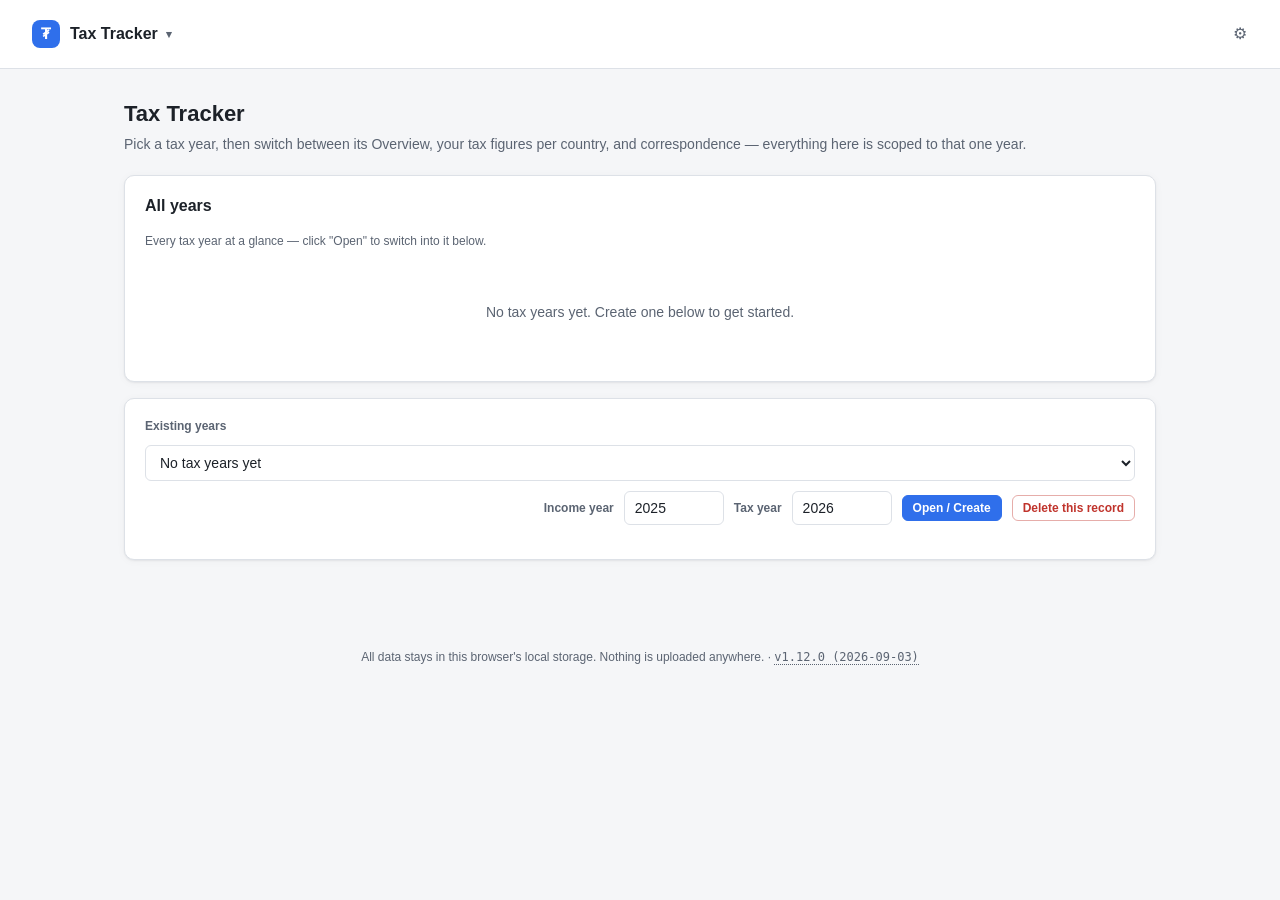
==== index.html @ ab3951af "Net non-EUR refunds via shared exchange rates; add an All-years dashboard Per request: implement ful" ====
<!doctype html>
<html lang="en">
<head>
<meta charset="utf-8">
<meta name="viewport" content="width=device-width, initial-scale=1">
<title>Tax Tracker — Multi-Country Tax Tracker</title>
<link rel="icon" href="data:image/svg+xml,%3Csvg xmlns=%27http://www.w3.org/2000/svg%27 viewBox=%270 0 32 32%27%3E%3Ctext y=%2224%27 font-size=%2224%27%3E%F0%9F%92%B0%3C/text%3E%3C/svg%3E">
<link rel="stylesheet" href="css/style.css">
</head>
<body data-page="tax-tracker">

<header class="app-header">
  <div class="brand-switcher">
    <button type="button" class="app-brand" id="tracker-switch-btn"><span class="mark">₮</span> Tax Tracker <span class="caret">▾</span></button>
    <div class="switch-menu" id="tracker-switch-menu" hidden>
      <a class="switch-item active" href="index.html"><span class="mark">₮</span> Tax Tracker</a>
      <a class="switch-item" href="income.html"><span class="mark">€</span> Income Tracker</a>
    </div>
  </div>
  <span style="flex:1"></span>
  <a class="header-icon-btn" href="settings.html" title="Settings">⚙</a>
</header>

<main class="app-main">
  <div class="page-title">
    <div>
      <h1>Tax Tracker</h1>
      <p>Pick a tax year, then switch between its Overview, your tax figures per country, and correspondence — everything here is scoped to that one year.</p>
    </div>
  </div>

  <div class="card">
    <div class="card-header"><h2>All years</h2></div>
    <p class="hint">Every tax year at a glance — click "Open" to switch into it below.</p>
    <div class="table-scroll">
      <table id="all-years-table">
        <thead>
          <tr>
            <th>Income year</th>
            <th>Tax year</th>
            <th>Status</th>
            <th class="num">Income €</th>
            <th class="num">Tax €</th>
            <th class="num">Refunded €</th>
            <th class="num">Net tax €</th>
            <th class="num">Net tax rate</th>
            <th></th>
          </tr>
        </thead>
        <tbody></tbody>
        <tfoot></tfoot>
      </table>
    </div>
    <div class="empty-state" id="all-years-empty-state">No tax years yet. Create one below to get started.</div>
  </div>

  <div class="card">
    <div class="toolbar">
      <label style="margin:0;">Existing years</label>
      <select id="tax-year-select" class="select-year"></select>
      <span class="spacer"></span>
      <label style="margin:0;">Income year</label>
      <input type="number" id="new-income-year" min="2000" max="2100" style="max-width:100px;">
      <label style="margin:0;">Tax year</label>
      <input type="number" id="new-tax-year" min="2000" max="2100" style="max-width:100px;">
      <button type="button" id="open-year-btn" class="primary small">Open / Create</button>
      <button type="button" id="delete-year-btn" class="danger-outline small">Delete this record</button>
    </div>
  </div>

  <datalist id="tax-year-country-list"></datalist>

  <div id="tax-year-body" hidden>
    <div class="card">
      <nav class="subtab-strip" id="section-subtabs">
        <button type="button" class="subtab-btn active" data-section="overview">Overview</button>
        <button type="button" class="subtab-btn" data-section="tax-info">Tax information</button>
        <button type="button" class="subtab-btn" data-section="correspondence">Correspondence</button>
      </nav>
    </div>

    <!-- ============ OVERVIEW ============ -->
    <div data-section="overview" id="overview-section">
      <div class="card">
        <div class="card-header"><h2>Tax completion status</h2></div>
        <div id="status-fields"></div>
      </div>

      <div class="card">
        <div class="card-header"><h2>Income &amp; tax by country</h2></div>
        <p class="hint">Tax € is what's withheld/paid over the year. Log a "Refund received" payment activity below when part of it comes back — it's netted out here automatically. A refund in another currency (e.g. DKK) converts using the exchange rate set on the <a href="income.html">Income</a> page; if none is set yet, it's flagged instead of dropped.</p>
        <div class="table-scroll">
          <table id="country-table">
            <thead>
              <tr>
                <th>Country</th>
                <th class="num">Income €</th>
                <th class="num">Tax €</th>
                <th class="num">Refunded €</th>
                <th class="num">Net tax €</th>
                <th class="num">Net tax rate</th>
              </tr>
            </thead>
            <tbody></tbody>
            <tfoot></tfoot>
          </table>
        </div>
        <div class="empty-state" id="country-empty-state">No countries added yet. Add one on the "Tax information" tab.</div>
      </div>

      <div class="card">
        <div class="card-header"><h2>Tax payment activities</h2></div>
        <form id="activity-form">
          <div class="field-row">
            <div class="field">
              <label>Action</label>
              <input type="text" id="activity-action" list="tax-year-action-list" placeholder="e.g. Tax payed" required>
              <datalist id="tax-year-action-list"></datalist>
            </div>
            <div class="field">
              <label>Date</label>
              <input type="date" id="activity-date">
            </div>
            <div class="field">
              <label>Amount</label>
              <input type="number" id="activity-amount" min="0" step="0.01" placeholder="0.00">
            </div>
            <div class="field">
              <label>Currency</label>
              <select id="activity-currency"></select>
            </div>
            <div class="field">
              <label>Country</label>
              <input type="text" id="activity-country" list="tax-year-country-list" placeholder="e.g. Denmark">
            </div>
          </div>
          <button type="submit" class="primary">Add activity</button>
        </form>

        <div class="table-scroll" style="margin-top:16px;">
          <table id="activity-table">
            <thead>
              <tr><th>Action</th><th>Date</th><th class="num">Amount</th><th>Country</th><th></th></tr>
            </thead>
            <tbody></tbody>
            <tfoot></tfoot>
          </table>
        </div>
        <div class="empty-state" id="activity-empty-state">No payment activities logged yet.</div>
      </div>
    </div>

    <!-- ============ TAX INFORMATION ============ -->
    <div data-section="tax-info" id="tax-info-section" hidden>
      <div class="card">
        <div class="toolbar" style="margin-bottom:0;">
          <nav class="subtab-strip" id="country-subtabs"></nav>
          <span class="spacer"></span>
          <input type="text" id="new-country-input" list="tax-year-country-list" placeholder="Add a country…" style="max-width:180px;">
          <button type="button" id="add-country-btn" class="small">+ Add</button>
        </div>
      </div>
      <div id="country-panels"></div>
      <div class="empty-state" id="tax-info-empty-state">No countries added yet for this tax year. Use "+ Add" above for each country you paid tax in.</div>
    </div>

    <!-- ============ CORRESPONDENCE ============ -->
    <div data-section="correspondence" id="correspondence-section" hidden>
      <div class="card">
        <div class="card-header"><h2>Log a communication</h2></div>
        <form id="correspondence-form">
          <div class="field-row">
            <div class="field">
              <label>Date</label>
              <input type="date" id="correspondence-date" required>
            </div>
            <div class="field">
              <label>Counterparty</label>
              <input type="text" id="correspondence-counterparty" list="correspondence-counterparty-list" placeholder="e.g. KPMG, IRS, HMRC" required>
              <datalist id="correspondence-counterparty-list"></datalist>
            </div>
            <div class="field">
              <label>Channel</label>
              <select id="correspondence-channel"></select>
            </div>
            <div class="field">
              <label>Category</label>
              <select id="correspondence-category"></select>
            </div>
            <div class="field">
              <label>Follow-up due (optional)</label>
              <input type="date" id="correspondence-followup">
            </div>
          </div>
          <div class="field">
            <label>Subject</label>
            <input type="text" id="correspondence-subject" placeholder="e.g. 2024 residency questionnaire">
          </div>
          <div class="field-row">
            <div class="field">
              <label>Country</label>
              <input type="text" id="correspondence-country" list="tax-year-country-list" placeholder="e.g. Denmark">
            </div>
            <div class="field">
              <label>Amount (optional — e.g. a refund or bill amount)</label>
              <input type="number" id="correspondence-amount" min="0" step="0.01" placeholder="0.00">
            </div>
            <div class="field">
              <label>Currency</label>
              <select id="correspondence-currency"></select>
            </div>
          </div>
          <div class="field">
            <label>Notes</label>
            <textarea id="correspondence-notes" rows="3" placeholder="What was discussed, what was requested, next steps..."></textarea>
          </div>
          <button type="submit" class="primary">Add entry</button>
        </form>
      </div>

      <div class="card">
        <div class="toolbar">
          <h2 style="margin:0;">Log</h2>
          <span class="badge warn" style="margin:0;"><span id="correspondence-open-count">0</span> open</span>
          <span class="spacer"></span>
          <label style="margin:0;">Status</label>
          <select id="correspondence-status-filter" class="select-year"></select>
          <input type="search" id="correspondence-search" placeholder="Search subject, counterparty, notes…" style="max-width:220px;">
        </div>
        <div class="table-scroll">
          <table id="correspondence-table">
            <thead>
              <tr>
                <th>Date</th>
                <th>Counterparty</th>
                <th>Channel</th>
                <th>Category</th>
                <th>Subject</th>
                <th>Country</th>
                <th>Notes</th>
                <th class="num">Amount</th>
                <th>Follow-up</th>
                <th>Status</th>
                <th></th>
              </tr>
            </thead>
            <tbody></tbody>
          </table>
        </div>
        <div class="empty-state" id="correspondence-empty-state">No communications logged yet. Add one above.</div>
      </div>
    </div>
  </div>
</main>

<footer class="app-footer">All data stays in this browser's local storage. Nothing is uploaded anywhere. · <span id="app-version"></span></footer>

<script src="js/tax-data.js"></script>
<script src="js/storage.js"></script>
<script src="js/app.js"></script>
<script src="js/tax-tracker.js"></script>
</body>
</html>
---- css/style.css ----
/* ===========================================================
   Multi-Country Tax Tracker — shared stylesheet
   =========================================================== */

:root {
  --bg: #f5f6f8;
  --bg-elevated: #ffffff;
  --bg-sunken: #eceef2;
  --text: #1c2128;
  --text-muted: #5b6472;
  --border: #dde1e7;
  --accent: #2f6feb;
  --accent-text: #ffffff;
  --accent-soft: #e8f0fe;
  --success: #1a7f4e;
  --success-soft: #e5f6ee;
  --warning: #9a6400;
  --warning-soft: #fdf3d9;
  --danger: #c0342c;
  --danger-soft: #fbe9e7;
  --shadow: 0 1px 2px rgba(20, 24, 31, 0.06), 0 1px 8px rgba(20, 24, 31, 0.04);
  --radius: 10px;
  --radius-sm: 6px;
  --font: -apple-system, BlinkMacSystemFont, "Segoe UI", Roboto, Helvetica, Arial, sans-serif;
}

@media (prefers-color-scheme: dark) {
  :root {
    --bg: #14161a;
    --bg-elevated: #1c1f26;
    --bg-sunken: #101215;
    --text: #e7e9ec;
    --text-muted: #9aa2b1;
    --border: #2b2f38;
    --accent: #5b8def;
    --accent-text: #0d1117;
    --accent-soft: #1c2942;
    --success: #4fbf85;
    --success-soft: #142c22;
    --warning: #e0ac3c;
    --warning-soft: #332608;
    --danger: #f0685f;
    --danger-soft: #341715;
    --shadow: 0 1px 2px rgba(0, 0, 0, 0.3), 0 1px 8px rgba(0, 0, 0, 0.25);
  }
}

* {
  box-sizing: border-box;
}

html, body {
  margin: 0;
  padding: 0;
}

body {
  font-family: var(--font);
  background: var(--bg);
  color: var(--text);
  line-height: 1.5;
  min-height: 100vh;
}

a {
  color: var(--accent);
  text-decoration: none;
}
a:hover {
  text-decoration: underline;
}

/* ---------- layout shell ---------- */

.app-header {
  position: sticky;
  top: 0;
  z-index: 10;
  display: flex;
  align-items: center;
  gap: 24px;
  padding: 14px 24px;
  background: var(--bg-elevated);
  border-bottom: 1px solid var(--border);
}

.brand-switcher {
  position: relative;
}

.app-brand {
  display: flex;
  align-items: center;
  gap: 10px;
  font-weight: 700;
  font-size: 16px;
  color: var(--text);
  white-space: nowrap;
  background: none;
  border: none;
  cursor: pointer;
  padding: 6px 8px;
  border-radius: var(--radius-sm);
  font-family: inherit;
}

.app-brand:hover {
  background: var(--bg-sunken);
}

.app-brand .mark {
  display: inline-flex;
  align-items: center;
  justify-content: center;
  width: 28px;
  height: 28px;
  border-radius: 8px;
  background: var(--accent);
  color: var(--accent-text);
  font-size: 15px;
}

.app-brand .caret {
  color: var(--text-muted);
  font-size: 11px;
  margin-left: -2px;
}

.switch-menu {
  position: absolute;
  top: calc(100% + 6px);
  left: 0;
  min-width: 220px;
  background: var(--bg-elevated);
  border: 1px solid var(--border);
  border-radius: var(--radius);
  box-shadow: var(--shadow);
  padding: 6px;
  z-index: 20;
}

.switch-item {
  display: flex;
  align-items: center;
  gap: 10px;
  padding: 9px 10px;
  border-radius: var(--radius-sm);
  color: var(--text);
  font-size: 14px;
  font-weight: 500;
}

.switch-item:hover {
  background: var(--bg-sunken);
  text-decoration: none;
}

.switch-item.active {
  background: var(--accent-soft);
  color: var(--accent);
}

.switch-item .mark {
  display: inline-flex;
  align-items: center;
  justify-content: center;
  width: 24px;
  height: 24px;
  border-radius: 7px;
  background: var(--accent);
  color: var(--accent-text);
  font-size: 13px;
  flex-shrink: 0;
}

.app-nav {
  display: flex;
  gap: 4px;
  flex: 1;
  flex-wrap: wrap;
}

.app-nav a {
  padding: 7px 12px;
  border-radius: var(--radius-sm);
  color: var(--text-muted);
  font-size: 14px;
  font-weight: 500;
}

.app-nav a:hover {
  background: var(--bg-sunken);
  text-decoration: none;
  color: var(--text);
}

.app-nav a.active {
  background: var(--accent-soft);
  color: var(--accent);
}

/* ---------- header settings icon (right-hand side, every page) ---------- */

.header-icon-btn {
  display: inline-flex;
  align-items: center;
  justify-content: center;
  width: 32px;
  height: 32px;
  border-radius: var(--radius-sm);
  color: var(--text-muted);
  font-size: 16px;
  text-decoration: none;
}

.header-icon-btn:hover {
  background: var(--bg-sunken);
  color: var(--text);
  text-decoration: none;
}

/* ---------- in-page sub-tabs (e.g. Tax Years' Overview/country switcher) ---------- */

.subtab-strip {
  display: flex;
  gap: 4px;
  flex-wrap: wrap;
  align-items: center;
}

.subtab-btn {
  cursor: pointer;
  padding: 7px 12px;
  border-radius: var(--radius-sm);
  border: 1px solid transparent;
  background: none;
  color: var(--text-muted);
  font-size: 14px;
  font-weight: 500;
  font-family: inherit;
}

.subtab-btn:hover {
  background: var(--bg-sunken);
  color: var(--text);
}

.subtab-btn.active {
  background: var(--accent-soft);
  color: var(--accent);
}

.app-main {
  max-width: 1080px;
  margin: 0 auto;
  padding: 28px 24px 64px;
}

.page-title {
  display: flex;
  align-items: baseline;
  justify-content: space-between;
  flex-wrap: wrap;
  gap: 12px;
  margin-bottom: 20px;
}

.page-title h1 {
  font-size: 22px;
  margin: 0;
}

.page-title p {
  margin: 4px 0 0;
  color: var(--text-muted);
  font-size: 14px;
}

/* ---------- disclaimer banner ---------- */

.disclaimer {
  background: var(--warning-soft);
  color: var(--warning);
  border: 1px solid color-mix(in srgb, var(--warning) 35%, transparent);
  border-radius: var(--radius);
  padding: 10px 14px;
  font-size: 13px;
  margin-bottom: 24px;
  display: flex;
  gap: 8px;
  align-items: flex-start;
}

/* ---------- cards ---------- */

.card {
  background: var(--bg-elevated);
  border: 1px solid var(--border);
  border-radius: var(--radius);
  box-shadow: var(--shadow);
  padding: 18px 20px;
}

.card + .card {
  margin-top: 16px;
}

.card-header {
  display: flex;
  align-items: center;
  justify-content: space-between;
  gap: 12px;
  margin-bottom: 14px;
}

.card-header h2 {
  font-size: 16px;
  margin: 0;
}

.grid {
  display: grid;
  gap: 16px;
}

.grid.cols-auto {
  grid-template-columns: repeat(auto-fill, minmax(240px, 1fr));
}

/* ---------- country summary card ---------- */

.country-card {
  display: flex;
  flex-direction: column;
  gap: 10px;
}

.country-card .country-head {
  display: flex;
  align-items: center;
  justify-content: space-between;
}

.country-card .country-name {
  font-weight: 700;
  font-size: 15px;
}

.country-card .country-currency {
  color: var(--text-muted);
  font-size: 12px;
}

.stat-row {
  display: flex;
  justify-content: space-between;
  font-size: 13px;
  color: var(--text-muted);
}

.stat-row strong {
  color: var(--text);
  font-weight: 600;
}

.progress {
  height: 8px;
  border-radius: 99px;
  background: var(--bg-sunken);
  overflow: hidden;
}

.progress > span {
  display: block;
  height: 100%;
  background: var(--success);
  border-radius: 99px;
}

.progress.warn > span { background: var(--warning); }
.progress.over > span { background: var(--danger); }

/* ---------- badges ---------- */

.badge {
  display: inline-flex;
  align-items: center;
  gap: 5px;
  padding: 3px 9px;
  border-radius: 99px;
  font-size: 12px;
  font-weight: 600;
}

.badge.ok { background: var(--success-soft); color: var(--success); }
.badge.warn { background: var(--warning-soft); color: var(--warning); }
.badge.danger { background: var(--danger-soft); color: var(--danger); }
.badge.neutral { background: var(--bg-sunken); color: var(--text-muted); }

/* ---------- forms ---------- */

label {
  display: block;
  font-size: 12px;
  font-weight: 600;
  color: var(--text-muted);
  margin-bottom: 5px;
}

input, select, textarea {
  width: 100%;
  padding: 8px 10px;
  font-size: 14px;
  font-family: inherit;
  color: var(--text);
  background: var(--bg-elevated);
  border: 1px solid var(--border);
  border-radius: var(--radius-sm);
}

input:focus, select:focus, textarea:focus {
  outline: none;
  border-color: var(--accent);
  box-shadow: 0 0 0 3px var(--accent-soft);
}

.field {
  margin-bottom: 14px;
}

.field-row {
  display: grid;
  grid-template-columns: repeat(auto-fit, minmax(160px, 1fr));
  gap: 12px;
}

button, .btn {
  cursor: pointer;
  font-family: inherit;
  font-size: 13px;
  font-weight: 600;
  padding: 8px 14px;
  border-radius: var(--radius-sm);
  border: 1px solid var(--border);
  background: var(--bg-elevated);
  color: var(--text);
  transition: background 0.12s ease;
}

button:hover, .btn:hover {
  background: var(--bg-sunken);
}

button.primary {
  background: var(--accent);
  border-color: var(--accent);
  color: var(--accent-text);
}

button.primary:hover {
  filter: brightness(1.06);
}

button.danger-outline {
  color: var(--danger);
  border-color: color-mix(in srgb, var(--danger) 40%, transparent);
  background: transparent;
}

button.danger-outline:hover {
  background: var(--danger-soft);
}

button.small {
  padding: 5px 10px;
  font-size: 12px;
}

.actions-row {
  display: flex;
  gap: 8px;
  flex-wrap: wrap;
}

/* ---------- tables ---------- */

table {
  width: 100%;
  border-collapse: collapse;
  font-size: 13px;
}

th, td {
  text-align: left;
  padding: 9px 8px;
  border-bottom: 1px solid var(--border);
  vertical-align: middle;
}

th {
  color: var(--text-muted);
  font-weight: 600;
  font-size: 12px;
  text-transform: uppercase;
  letter-spacing: 0.02em;
}

tbody tr:hover {
  background: var(--bg-sunken);
}

tfoot .total-row td {
  border-bottom: none;
  border-top: 2px solid var(--border);
  background: var(--bg-sunken);
}

td.num, th.num {
  text-align: right;
  font-variant-numeric: tabular-nums;
}

.empty-state {
  text-align: center;
  padding: 40px 20px;
  color: var(--text-muted);
  font-size: 14px;
}

.select-year {
  min-width: 100px;
}

.toolbar {
  display: flex;
  align-items: center;
  gap: 10px;
  flex-wrap: wrap;
  margin-bottom: 16px;
}

.toolbar .spacer {
  flex: 1;
}

.hint {
  font-size: 12px;
  color: var(--text-muted);
  margin-top: 4px;
}

footer.app-footer {
  text-align: center;
  padding: 24px;
  color: var(--text-muted);
  font-size: 12px;
}

#app-version {
  font-family: ui-monospace, SFMono-Regular, Menlo, monospace;
  cursor: help;
  border-bottom: 1px dotted var(--text-muted);
}

.bracket-list {
  display: flex;
  flex-direction: column;
  gap: 6px;
  margin-top: 10px;
}

.bracket-row {
  display: grid;
  grid-template-columns: 1fr 1fr auto;
  gap: 8px;
  align-items: center;
}

.icon-btn {
  background: transparent;
  border: none;
  color: var(--text-muted);
  padding: 4px 6px;
}

.icon-btn:hover {
  color: var(--danger);
  background: var(--danger-soft);
  border-radius: var(--radius-sm);
}

@media (max-width: 640px) {
  .app-header { flex-wrap: wrap; }
  .app-nav { order: 3; width: 100%; }
}
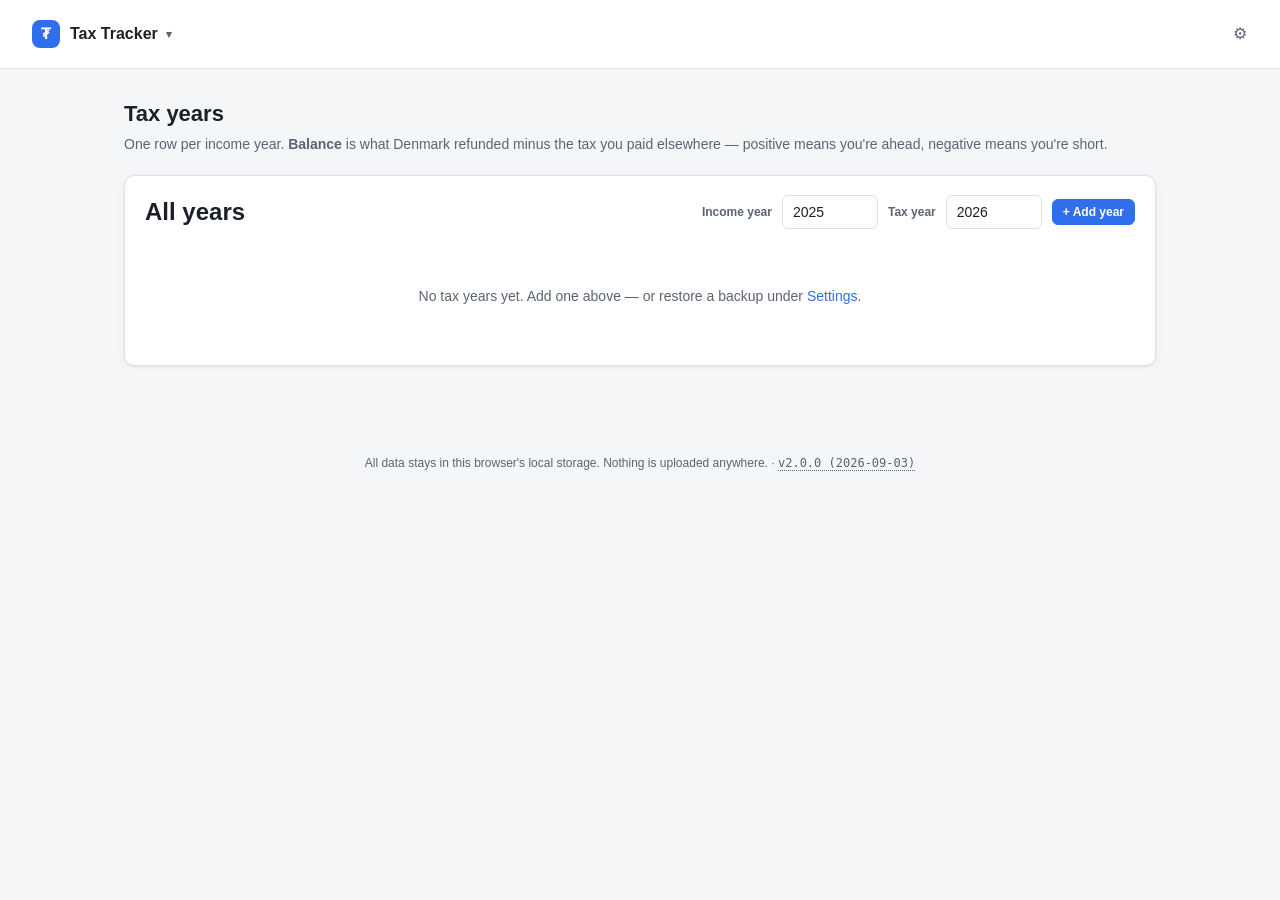
==== commit 4930177e: "v2.0.0: rebuild around one gross income per year plus the Danish refund The old layout summed per-co" ====
--- a/index.html
+++ b/index.html
@@ -3,18 +3,18 @@
 <head>
 <meta charset="utf-8">
 <meta name="viewport" content="width=device-width, initial-scale=1">
-<title>Tax Tracker — Multi-Country Tax Tracker</title>
+<title>Tax years — Multi-Country Tax Tracker</title>
 <link rel="icon" href="data:image/svg+xml,%3Csvg xmlns=%27http://www.w3.org/2000/svg%27 viewBox=%270 0 32 32%27%3E%3Ctext y=%2224%27 font-size=%2224%27%3E%F0%9F%92%B0%3C/text%3E%3C/svg%3E">
 <link rel="stylesheet" href="css/style.css">
 </head>
-<body data-page="tax-tracker">
+<body data-page="years">
 
 <header class="app-header">
   <div class="brand-switcher">
     <button type="button" class="app-brand" id="tracker-switch-btn"><span class="mark">₮</span> Tax Tracker <span class="caret">▾</span></button>
     <div class="switch-menu" id="tracker-switch-menu" hidden>
       <a class="switch-item active" href="index.html"><span class="mark">₮</span> Tax Tracker</a>
-      <a class="switch-item" href="income.html"><span class="mark">€</span> Income Tracker</a>
+      <a class="switch-item" href="payslips.html"><span class="mark">€</span> Income Tracker</a>
     </div>
   </div>
   <span style="flex:1"></span>
@@ -24,26 +24,35 @@
 <main class="app-main">
   <div class="page-title">
     <div>
-      <h1>Tax Tracker</h1>
-      <p>Pick a tax year, then switch between its Overview, your tax figures per country, and correspondence — everything here is scoped to that one year.</p>
+      <h1>Tax years</h1>
+      <p>One row per income year. <strong>Balance</strong> is what Denmark refunded minus the tax you paid elsewhere — positive means you're ahead, negative means you're short.</p>
     </div>
   </div>
 
+  <div class="grid stat-grid" id="headline-stats"></div>
+
   <div class="card">
-    <div class="card-header"><h2>All years</h2></div>
-    <p class="hint">Every tax year at a glance — click "Open" to switch into it below.</p>
+    <div class="toolbar">
+      <h2 style="margin:0;">All years</h2>
+      <span class="spacer"></span>
+      <label style="margin:0;">Income year</label>
+      <input type="number" id="new-income-year" min="2000" max="2100" style="max-width:96px;">
+      <label style="margin:0;">Tax year</label>
+      <input type="number" id="new-tax-year" min="2000" max="2100" style="max-width:96px;">
+      <button type="button" id="add-year-btn" class="primary small">+ Add year</button>
+    </div>
     <div class="table-scroll">
-      <table id="all-years-table">
+      <table id="years-table">
         <thead>
           <tr>
-            <th>Income year</th>
-            <th>Tax year</th>
-            <th>Status</th>
-            <th class="num">Income €</th>
-            <th class="num">Tax €</th>
-            <th class="num">Refunded €</th>
-            <th class="num">Net tax €</th>
-            <th class="num">Net tax rate</th>
+            <th>Year</th>
+            <th class="num">Gross income</th>
+            <th class="num">Refunded from DK</th>
+            <th class="num">Tax paid</th>
+            <th class="num">Balance</th>
+            <th class="num">Net income</th>
+            <th class="num">Rate</th>
+            <th>Progress</th>
             <th></th>
           </tr>
         </thead>
@@ -51,205 +60,7 @@
         <tfoot></tfoot>
       </table>
     </div>
-    <div class="empty-state" id="all-years-empty-state">No tax years yet. Create one below to get started.</div>
-  </div>
-
-  <div class="card">
-    <div class="toolbar">
-      <label style="margin:0;">Existing years</label>
-      <select id="tax-year-select" class="select-year"></select>
-      <span class="spacer"></span>
-      <label style="margin:0;">Income year</label>
-      <input type="number" id="new-income-year" min="2000" max="2100" style="max-width:100px;">
-      <label style="margin:0;">Tax year</label>
-      <input type="number" id="new-tax-year" min="2000" max="2100" style="max-width:100px;">
-      <button type="button" id="open-year-btn" class="primary small">Open / Create</button>
-      <button type="button" id="delete-year-btn" class="danger-outline small">Delete this record</button>
-    </div>
-  </div>
-
-  <datalist id="tax-year-country-list"></datalist>
-
-  <div id="tax-year-body" hidden>
-    <div class="card">
-      <nav class="subtab-strip" id="section-subtabs">
-        <button type="button" class="subtab-btn active" data-section="overview">Overview</button>
-        <button type="button" class="subtab-btn" data-section="tax-info">Tax information</button>
-        <button type="button" class="subtab-btn" data-section="correspondence">Correspondence</button>
-      </nav>
-    </div>
-
-    <!-- ============ OVERVIEW ============ -->
-    <div data-section="overview" id="overview-section">
-      <div class="card">
-        <div class="card-header"><h2>Tax completion status</h2></div>
-        <div id="status-fields"></div>
-      </div>
-
-      <div class="card">
-        <div class="card-header"><h2>Income &amp; tax by country</h2></div>
-        <p class="hint">Tax € is what's withheld/paid over the year. Log a "Refund received" payment activity below when part of it comes back — it's netted out here automatically. A refund in another currency (e.g. DKK) converts using the exchange rate set on the <a href="income.html">Income</a> page; if none is set yet, it's flagged instead of dropped.</p>
-        <div class="table-scroll">
-          <table id="country-table">
-            <thead>
-              <tr>
-                <th>Country</th>
-                <th class="num">Income €</th>
-                <th class="num">Tax €</th>
-                <th class="num">Refunded €</th>
-                <th class="num">Net tax €</th>
-                <th class="num">Net tax rate</th>
-              </tr>
-            </thead>
-            <tbody></tbody>
-            <tfoot></tfoot>
-          </table>
-        </div>
-        <div class="empty-state" id="country-empty-state">No countries added yet. Add one on the "Tax information" tab.</div>
-      </div>
-
-      <div class="card">
-        <div class="card-header"><h2>Tax payment activities</h2></div>
-        <form id="activity-form">
-          <div class="field-row">
-            <div class="field">
-              <label>Action</label>
-              <input type="text" id="activity-action" list="tax-year-action-list" placeholder="e.g. Tax payed" required>
-              <datalist id="tax-year-action-list"></datalist>
-            </div>
-            <div class="field">
-              <label>Date</label>
-              <input type="date" id="activity-date">
-            </div>
-            <div class="field">
-              <label>Amount</label>
-              <input type="number" id="activity-amount" min="0" step="0.01" placeholder="0.00">
-            </div>
-            <div class="field">
-              <label>Currency</label>
-              <select id="activity-currency"></select>
-            </div>
-            <div class="field">
-              <label>Country</label>
-              <input type="text" id="activity-country" list="tax-year-country-list" placeholder="e.g. Denmark">
-            </div>
-          </div>
-          <button type="submit" class="primary">Add activity</button>
-        </form>
-
-        <div class="table-scroll" style="margin-top:16px;">
-          <table id="activity-table">
-            <thead>
-              <tr><th>Action</th><th>Date</th><th class="num">Amount</th><th>Country</th><th></th></tr>
-            </thead>
-            <tbody></tbody>
-            <tfoot></tfoot>
-          </table>
-        </div>
-        <div class="empty-state" id="activity-empty-state">No payment activities logged yet.</div>
-      </div>
-    </div>
-
-    <!-- ============ TAX INFORMATION ============ -->
-    <div data-section="tax-info" id="tax-info-section" hidden>
-      <div class="card">
-        <div class="toolbar" style="margin-bottom:0;">
-          <nav class="subtab-strip" id="country-subtabs"></nav>
-          <span class="spacer"></span>
-          <input type="text" id="new-country-input" list="tax-year-country-list" placeholder="Add a country…" style="max-width:180px;">
-          <button type="button" id="add-country-btn" class="small">+ Add</button>
-        </div>
-      </div>
-      <div id="country-panels"></div>
-      <div class="empty-state" id="tax-info-empty-state">No countries added yet for this tax year. Use "+ Add" above for each country you paid tax in.</div>
-    </div>
-
-    <!-- ============ CORRESPONDENCE ============ -->
-    <div data-section="correspondence" id="correspondence-section" hidden>
-      <div class="card">
-        <div class="card-header"><h2>Log a communication</h2></div>
-        <form id="correspondence-form">
-          <div class="field-row">
-            <div class="field">
-              <label>Date</label>
-              <input type="date" id="correspondence-date" required>
-            </div>
-            <div class="field">
-              <label>Counterparty</label>
-              <input type="text" id="correspondence-counterparty" list="correspondence-counterparty-list" placeholder="e.g. KPMG, IRS, HMRC" required>
-              <datalist id="correspondence-counterparty-list"></datalist>
-            </div>
-            <div class="field">
-              <label>Channel</label>
-              <select id="correspondence-channel"></select>
-            </div>
-            <div class="field">
-              <label>Category</label>
-              <select id="correspondence-category"></select>
-            </div>
-            <div class="field">
-              <label>Follow-up due (optional)</label>
-              <input type="date" id="correspondence-followup">
-            </div>
-          </div>
-          <div class="field">
-            <label>Subject</label>
-            <input type="text" id="correspondence-subject" placeholder="e.g. 2024 residency questionnaire">
-          </div>
-          <div class="field-row">
-            <div class="field">
-              <label>Country</label>
-              <input type="text" id="correspondence-country" list="tax-year-country-list" placeholder="e.g. Denmark">
-            </div>
-            <div class="field">
-              <label>Amount (optional — e.g. a refund or bill amount)</label>
-              <input type="number" id="correspondence-amount" min="0" step="0.01" placeholder="0.00">
-            </div>
-            <div class="field">
-              <label>Currency</label>
-              <select id="correspondence-currency"></select>
-            </div>
-          </div>
-          <div class="field">
-            <label>Notes</label>
-            <textarea id="correspondence-notes" rows="3" placeholder="What was discussed, what was requested, next steps..."></textarea>
-          </div>
-          <button type="submit" class="primary">Add entry</button>
-        </form>
-      </div>
-
-      <div class="card">
-        <div class="toolbar">
-          <h2 style="margin:0;">Log</h2>
-          <span class="badge warn" style="margin:0;"><span id="correspondence-open-count">0</span> open</span>
-          <span class="spacer"></span>
-          <label style="margin:0;">Status</label>
-          <select id="correspondence-status-filter" class="select-year"></select>
-          <input type="search" id="correspondence-search" placeholder="Search subject, counterparty, notes…" style="max-width:220px;">
-        </div>
-        <div class="table-scroll">
-          <table id="correspondence-table">
-            <thead>
-              <tr>
-                <th>Date</th>
-                <th>Counterparty</th>
-                <th>Channel</th>
-                <th>Category</th>
-                <th>Subject</th>
-                <th>Country</th>
-                <th>Notes</th>
-                <th class="num">Amount</th>
-                <th>Follow-up</th>
-                <th>Status</th>
-                <th></th>
-              </tr>
-            </thead>
-            <tbody></tbody>
-          </table>
-        </div>
-        <div class="empty-state" id="correspondence-empty-state">No communications logged yet. Add one above.</div>
-      </div>
-    </div>
+    <div class="empty-state" id="years-empty-state">No tax years yet. Add one above — or restore a backup under <a href="settings.html">Settings</a>.</div>
   </div>
 </main>
 
@@ -258,6 +69,6 @@
 <script src="js/tax-data.js"></script>
 <script src="js/storage.js"></script>
 <script src="js/app.js"></script>
-<script src="js/tax-tracker.js"></script>
+<script src="js/years.js"></script>
 </body>
 </html>
--- a/css/style.css
+++ b/css/style.css
@@ -173,31 +173,9 @@
   flex-shrink: 0;
 }
 
-.app-nav {
-  display: flex;
-  gap: 4px;
-  flex: 1;
-  flex-wrap: wrap;
-}
-
-.app-nav a {
-  padding: 7px 12px;
-  border-radius: var(--radius-sm);
-  color: var(--text-muted);
-  font-size: 14px;
-  font-weight: 500;
-}
-
-.app-nav a:hover {
-  background: var(--bg-sunken);
-  text-decoration: none;
-  color: var(--text);
-}
-
-.app-nav a.active {
-  background: var(--accent-soft);
-  color: var(--accent);
-}
+
+
+
 
 /* ---------- header settings icon (right-hand side, every page) ---------- */
 
@@ -562,19 +540,6 @@
   border-bottom: 1px dotted var(--text-muted);
 }
 
-.bracket-list {
-  display: flex;
-  flex-direction: column;
-  gap: 6px;
-  margin-top: 10px;
-}
-
-.bracket-row {
-  display: grid;
-  grid-template-columns: 1fr 1fr auto;
-  gap: 8px;
-  align-items: center;
-}
 
 .icon-btn {
   background: transparent;
@@ -591,5 +556,143 @@
 
 @media (max-width: 640px) {
   .app-header { flex-wrap: wrap; }
-  .app-nav { order: 3; width: 100%; }
-}
+}
+
+/* -----------------------------------------------------------
+   Headline stat tiles — the derived numbers (balance, net
+   income, effective rate) shown above every table.
+   ----------------------------------------------------------- */
+
+.stat-grid {
+  grid-template-columns: repeat(auto-fit, minmax(190px, 1fr));
+}
+
+.stat-tile {
+  display: flex;
+  flex-direction: column;
+  gap: 4px;
+  padding: 14px 16px;
+}
+
+.stat-label {
+  font-size: 12px;
+  font-weight: 600;
+  text-transform: uppercase;
+  letter-spacing: 0.04em;
+  color: var(--text-muted);
+}
+
+.stat-value {
+  font-size: 24px;
+  font-weight: 600;
+  font-variant-numeric: tabular-nums;
+  line-height: 1.15;
+}
+
+/* Signed figures: a balance you're ahead on vs. one you're short on. */
+.stat-value.tone-ok { color: var(--success); }
+.stat-value.tone-danger { color: var(--danger); }
+
+.stat-hint {
+  font-size: 12px;
+  color: var(--text-muted);
+}
+
+/* -----------------------------------------------------------
+   Tables — wide ones scroll inside the card rather than
+   stretching the page.
+   ----------------------------------------------------------- */
+
+.table-scroll {
+  overflow-x: auto;
+  margin: 0 -4px;
+  padding: 0 4px;
+}
+
+/* Secondary line under a table cell's main value, e.g. "income 2024". */
+.cell-sub {
+  font-size: 12px;
+  color: var(--text-muted);
+  margin-top: 2px;
+}
+
+/* Inline editing straight in a table cell — borderless until focused. */
+.cell-input {
+  width: 100%;
+  min-width: 90px;
+  padding: 5px 7px;
+  background: transparent;
+  border: 1px solid transparent;
+  border-radius: var(--radius-sm);
+  color: inherit;
+  font: inherit;
+}
+
+.cell-input:hover {
+  border-color: var(--border);
+}
+
+.cell-input:focus {
+  background: var(--bg-elevated);
+  border-color: var(--accent);
+  outline: none;
+}
+
+.cell-input.num {
+  text-align: right;
+  font-variant-numeric: tabular-nums;
+}
+
+.notes-cell {
+  max-width: 280px;
+  color: var(--text-muted);
+  font-size: 13px;
+}
+
+td.center, th.center { text-align: center; }
+
+/* -----------------------------------------------------------
+   Checkbox groups — year status and paperwork.
+   ----------------------------------------------------------- */
+
+.check-grid {
+  display: grid;
+  grid-template-columns: repeat(auto-fit, minmax(210px, 1fr));
+  gap: 8px;
+}
+
+.check {
+  display: flex;
+  align-items: center;
+  gap: 8px;
+  padding: 8px 10px;
+  background: var(--bg-sunken);
+  border: 1px solid var(--border);
+  border-radius: var(--radius-sm);
+  font-size: 14px;
+  cursor: pointer;
+}
+
+.check:hover { border-color: var(--accent); }
+.check input { margin: 0; accent-color: var(--accent); }
+.check:has(input:checked) { color: var(--success); border-color: var(--success); }
+
+/* -----------------------------------------------------------
+   Misc
+   ----------------------------------------------------------- */
+
+.back-link {
+  display: inline-block;
+  margin-bottom: 10px;
+  font-size: 13px;
+  color: var(--text-muted);
+  text-decoration: none;
+}
+
+.back-link:hover { color: var(--accent); }
+
+.rule {
+  border: none;
+  border-top: 1px solid var(--border);
+  margin: 16px 0;
+}
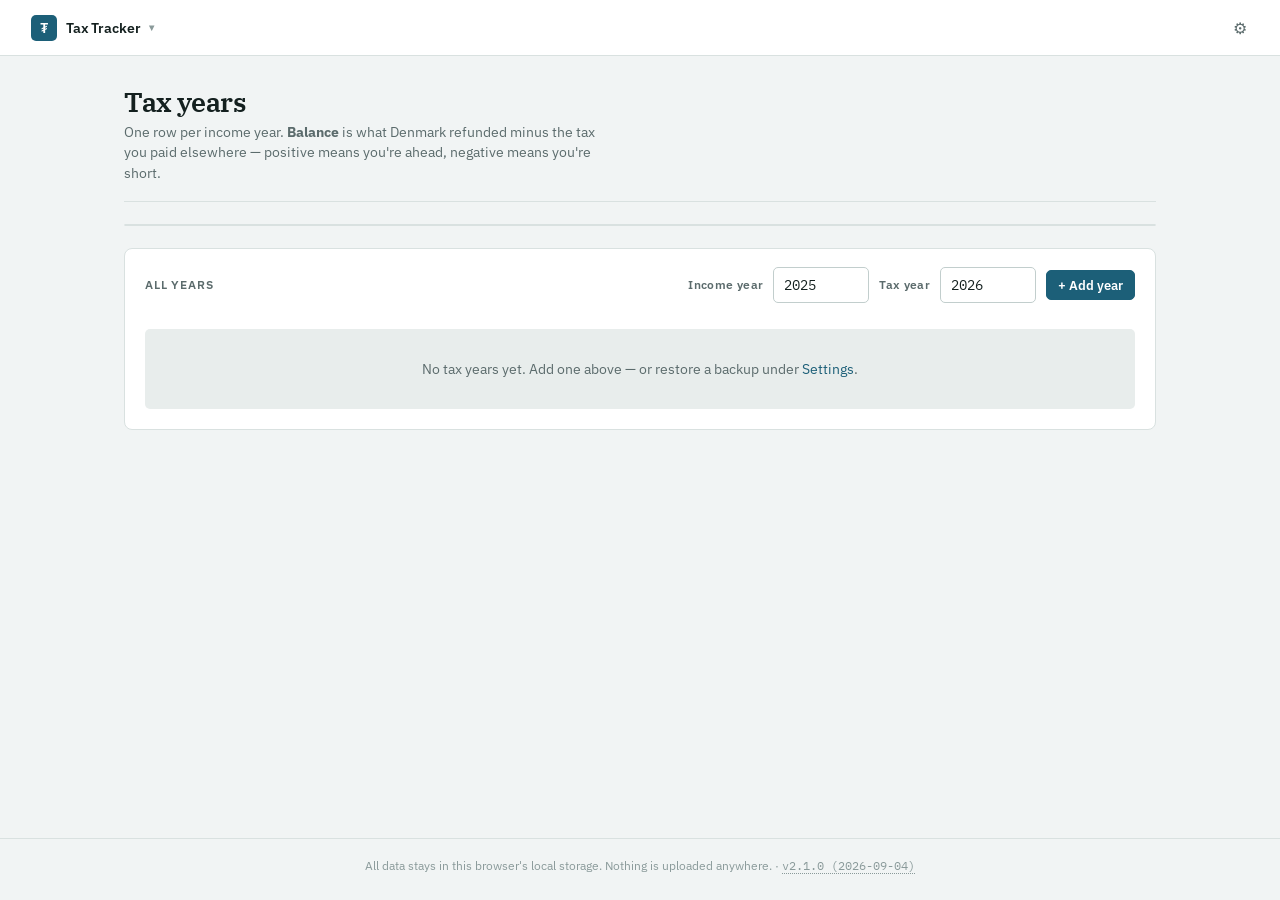
==== commit 8e1d594d: "v2.1.0: visual rework, and move adding a payslip into a dialog Layout fixes, each a real bug rather " ====
--- a/index.html
+++ b/index.html
@@ -5,6 +5,9 @@
 <meta name="viewport" content="width=device-width, initial-scale=1">
 <title>Tax years — Multi-Country Tax Tracker</title>
 <link rel="icon" href="data:image/svg+xml,%3Csvg xmlns=%27http://www.w3.org/2000/svg%27 viewBox=%270 0 32 32%27%3E%3Ctext y=%2224%27 font-size=%2224%27%3E%F0%9F%92%B0%3C/text%3E%3C/svg%3E">
+<link rel="preconnect" href="https://fonts.googleapis.com">
+<link rel="preconnect" href="https://fonts.gstatic.com" crossorigin>
+<link rel="stylesheet" href="https://fonts.googleapis.com/css2?family=IBM+Plex+Mono:wght@400;500&family=IBM+Plex+Sans:wght@400;500;600&family=IBM+Plex+Serif:wght@600&display=swap">
 <link rel="stylesheet" href="css/style.css">
 </head>
 <body data-page="years">
@@ -29,11 +32,11 @@
     </div>
   </div>
 
-  <div class="grid stat-grid" id="headline-stats"></div>
+  <div class="stat-grid" id="headline-stats"></div>
 
-  <div class="card">
+  <div class="card" style="margin-top:22px;">
     <div class="toolbar">
-      <h2 style="margin:0;">All years</h2>
+      <h2>All years</h2>
       <span class="spacer"></span>
       <label style="margin:0;">Income year</label>
       <input type="number" id="new-income-year" min="2000" max="2100" style="max-width:96px;">
--- a/css/style.css
+++ b/css/style.css
@@ -1,387 +1,380 @@
 /* ===========================================================
    Multi-Country Tax Tracker — shared stylesheet
+
+   The look is borrowed from the thing this replaces: a tax
+   statement. Figures are set in a monospace so columns of money
+   line up on the digit; page titles are set in a serif, the way
+   an authority's letterhead is; everything else is quiet sans.
+   Panels are reserved for tables — summary figures sit in a flat
+   band, because a card around every number flattens the
+   hierarchy instead of building one.
    =========================================================== */
 
 :root {
-  --bg: #f5f6f8;
-  --bg-elevated: #ffffff;
-  --bg-sunken: #eceef2;
-  --text: #1c2128;
-  --text-muted: #5b6472;
-  --border: #dde1e7;
-  --accent: #2f6feb;
+  /* Cool paper with a faint green-slate cast — a picked neutral, not a default grey. */
+  --paper: #f1f4f4;
+  --surface: #ffffff;
+  --surface-sunk: #e8edec;
+  --ink: #14201f;
+  --ink-soft: #5b6b6c;
+  --ink-faint: #8a9a9a;
+  --line: #d9e1e0;
+  --line-strong: #c2cecd;
+
+  /* Petrol — the blue of an official form, not the blue of a dashboard. */
+  --accent: #1c5f78;
   --accent-text: #ffffff;
-  --accent-soft: #e8f0fe;
-  --success: #1a7f4e;
-  --success-soft: #e5f6ee;
-  --warning: #9a6400;
-  --warning-soft: #fdf3d9;
-  --danger: #c0342c;
-  --danger-soft: #fbe9e7;
-  --shadow: 0 1px 2px rgba(20, 24, 31, 0.06), 0 1px 8px rgba(20, 24, 31, 0.04);
-  --radius: 10px;
-  --radius-sm: 6px;
-  --font: -apple-system, BlinkMacSystemFont, "Segoe UI", Roboto, Helvetica, Arial, sans-serif;
-}
-
+  --accent-soft: #e2eef2;
+
+  /* Semantic, and deliberately separate from the accent: money back vs money out. */
+  --pos: #17754a;
+  --pos-soft: #e2f2e9;
+  --neg: #a5342c;
+  --neg-soft: #f8e7e5;
+  --warn: #8a5a05;
+  --warn-soft: #f8eed6;
+
+  --radius: 8px;
+  --radius-sm: 5px;
+  --shadow: 0 1px 1px rgba(20, 32, 31, 0.04), 0 2px 10px rgba(20, 32, 31, 0.04);
+
+  --font-sans: "IBM Plex Sans", -apple-system, BlinkMacSystemFont, "Segoe UI", Roboto, Helvetica, Arial, sans-serif;
+  --font-serif: "IBM Plex Serif", Georgia, "Times New Roman", serif;
+  --font-mono: "IBM Plex Mono", ui-monospace, SFMono-Regular, Menlo, Consolas, monospace;
+}
+
+/* Only the tokens are redefined per theme, so nothing is defined in one theme alone. */
 @media (prefers-color-scheme: dark) {
-  :root {
-    --bg: #14161a;
-    --bg-elevated: #1c1f26;
-    --bg-sunken: #101215;
-    --text: #e7e9ec;
-    --text-muted: #9aa2b1;
-    --border: #2b2f38;
-    --accent: #5b8def;
-    --accent-text: #0d1117;
-    --accent-soft: #1c2942;
-    --success: #4fbf85;
-    --success-soft: #142c22;
-    --warning: #e0ac3c;
-    --warning-soft: #332608;
-    --danger: #f0685f;
-    --danger-soft: #341715;
-    --shadow: 0 1px 2px rgba(0, 0, 0, 0.3), 0 1px 8px rgba(0, 0, 0, 0.25);
+  :root:not([data-theme="light"]) {
+    --paper: #101415;
+    --surface: #191f20;
+    --surface-sunk: #14191a;
+    --ink: #e7ecec;
+    --ink-soft: #94a3a4;
+    --ink-faint: #6b7a7b;
+    --line: #293132;
+    --line-strong: #3a4445;
+    --accent: #6fb6d0;
+    --accent-text: #0b1113;
+    --accent-soft: #16303a;
+    --pos: #58c48c;
+    --pos-soft: #122a20;
+    --neg: #f0776c;
+    --neg-soft: #2e1614;
+    --warn: #dfa93f;
+    --warn-soft: #2c2209;
+    --shadow: 0 1px 1px rgba(0, 0, 0, 0.4), 0 2px 10px rgba(0, 0, 0, 0.3);
   }
 }
 
-* {
-  box-sizing: border-box;
-}
-
-html, body {
-  margin: 0;
-  padding: 0;
-}
+:root[data-theme="dark"] {
+  --paper: #101415;
+  --surface: #191f20;
+  --surface-sunk: #14191a;
+  --ink: #e7ecec;
+  --ink-soft: #94a3a4;
+  --ink-faint: #6b7a7b;
+  --line: #293132;
+  --line-strong: #3a4445;
+  --accent: #6fb6d0;
+  --accent-text: #0b1113;
+  --accent-soft: #16303a;
+  --pos: #58c48c;
+  --pos-soft: #122a20;
+  --neg: #f0776c;
+  --neg-soft: #2e1614;
+  --warn: #dfa93f;
+  --warn-soft: #2c2209;
+  --shadow: 0 1px 1px rgba(0, 0, 0, 0.4), 0 2px 10px rgba(0, 0, 0, 0.3);
+}
+
+* { box-sizing: border-box; }
+
+html, body { margin: 0; padding: 0; }
 
 body {
-  font-family: var(--font);
-  background: var(--bg);
-  color: var(--text);
+  font-family: var(--font-sans);
+  font-size: 14px;
+  background: var(--paper);
+  color: var(--ink);
   line-height: 1.5;
   min-height: 100vh;
-}
-
-a {
-  color: var(--accent);
-  text-decoration: none;
-}
-a:hover {
-  text-decoration: underline;
-}
-
-/* ---------- layout shell ---------- */
+  display: flex;
+  flex-direction: column;
+  -webkit-font-smoothing: antialiased;
+}
+
+a { color: var(--accent); text-decoration: none; }
+a:hover { text-decoration: underline; }
+
+:focus-visible {
+  outline: 2px solid var(--accent);
+  outline-offset: 2px;
+  border-radius: 3px;
+}
+
+/* ---------- Header ---------- */
 
 .app-header {
-  position: sticky;
-  top: 0;
-  z-index: 10;
-  display: flex;
-  align-items: center;
-  gap: 24px;
-  padding: 14px 24px;
-  background: var(--bg-elevated);
-  border-bottom: 1px solid var(--border);
-}
-
-.brand-switcher {
-  position: relative;
-}
+  display: flex;
+  align-items: center;
+  gap: 12px;
+  padding: 0 24px;
+  height: 56px;
+  background: var(--surface);
+  border-bottom: 1px solid var(--line);
+}
+
+.brand-switcher { position: relative; }
 
 .app-brand {
   display: flex;
   align-items: center;
-  gap: 10px;
-  font-weight: 700;
-  font-size: 16px;
-  color: var(--text);
-  white-space: nowrap;
-  background: none;
-  border: none;
+  gap: 9px;
+  padding: 6px 10px 6px 6px;
+  background: transparent;
+  border: 1px solid transparent;
+  border-radius: var(--radius-sm);
+  font-family: inherit;
+  font-size: 14px;
+  font-weight: 600;
+  color: var(--ink);
   cursor: pointer;
-  padding: 6px 8px;
-  border-radius: var(--radius-sm);
-  font-family: inherit;
-}
-
-.app-brand:hover {
-  background: var(--bg-sunken);
-}
+  letter-spacing: -0.01em;
+}
+
+.app-brand:hover { border-color: var(--line-strong); background: var(--surface-sunk); }
 
 .app-brand .mark {
-  display: inline-flex;
-  align-items: center;
-  justify-content: center;
-  width: 28px;
-  height: 28px;
-  border-radius: 8px;
+  display: grid;
+  place-items: center;
+  width: 26px;
+  height: 26px;
+  border-radius: var(--radius-sm);
   background: var(--accent);
   color: var(--accent-text);
-  font-size: 15px;
-}
-
-.app-brand .caret {
-  color: var(--text-muted);
-  font-size: 11px;
-  margin-left: -2px;
-}
+  font-size: 14px;
+  font-weight: 600;
+}
+
+.app-brand .caret { color: var(--ink-faint); font-size: 10px; }
 
 .switch-menu {
   position: absolute;
   top: calc(100% + 6px);
   left: 0;
-  min-width: 220px;
-  background: var(--bg-elevated);
-  border: 1px solid var(--border);
+  z-index: 20;
+  min-width: 208px;
+  padding: 5px;
+  background: var(--surface);
+  border: 1px solid var(--line);
   border-radius: var(--radius);
   box-shadow: var(--shadow);
-  padding: 6px;
-  z-index: 20;
 }
 
 .switch-item {
   display: flex;
   align-items: center;
-  gap: 10px;
-  padding: 9px 10px;
-  border-radius: var(--radius-sm);
-  color: var(--text);
+  gap: 9px;
+  padding: 8px 10px;
+  border-radius: var(--radius-sm);
+  color: var(--ink);
   font-size: 14px;
-  font-weight: 500;
-}
-
-.switch-item:hover {
-  background: var(--bg-sunken);
-  text-decoration: none;
-}
-
-.switch-item.active {
-  background: var(--accent-soft);
-  color: var(--accent);
-}
+}
+
+.switch-item:hover { background: var(--surface-sunk); text-decoration: none; }
+.switch-item.active { color: var(--accent); font-weight: 600; }
 
 .switch-item .mark {
-  display: inline-flex;
-  align-items: center;
-  justify-content: center;
-  width: 24px;
-  height: 24px;
-  border-radius: 7px;
-  background: var(--accent);
-  color: var(--accent-text);
-  font-size: 13px;
-  flex-shrink: 0;
-}
-
-
-
-
-
-/* ---------- header settings icon (right-hand side, every page) ---------- */
+  display: grid;
+  place-items: center;
+  width: 22px;
+  height: 22px;
+  border-radius: 4px;
+  background: var(--surface-sunk);
+  font-size: 12px;
+}
 
 .header-icon-btn {
-  display: inline-flex;
-  align-items: center;
-  justify-content: center;
+  display: grid;
+  place-items: center;
   width: 32px;
   height: 32px;
   border-radius: var(--radius-sm);
-  color: var(--text-muted);
+  color: var(--ink-soft);
   font-size: 16px;
-  text-decoration: none;
-}
-
-.header-icon-btn:hover {
-  background: var(--bg-sunken);
-  color: var(--text);
-  text-decoration: none;
-}
-
-/* ---------- in-page sub-tabs (e.g. Tax Years' Overview/country switcher) ---------- */
-
-.subtab-strip {
-  display: flex;
-  gap: 4px;
-  flex-wrap: wrap;
-  align-items: center;
-}
-
-.subtab-btn {
-  cursor: pointer;
-  padding: 7px 12px;
-  border-radius: var(--radius-sm);
-  border: 1px solid transparent;
-  background: none;
-  color: var(--text-muted);
-  font-size: 14px;
-  font-weight: 500;
-  font-family: inherit;
-}
-
-.subtab-btn:hover {
-  background: var(--bg-sunken);
-  color: var(--text);
-}
-
-.subtab-btn.active {
-  background: var(--accent-soft);
-  color: var(--accent);
-}
+}
+
+.header-icon-btn:hover { background: var(--surface-sunk); color: var(--ink); text-decoration: none; }
+
+/* ---------- Page frame ---------- */
 
 .app-main {
+  flex: 1;
+  width: 100%;
   max-width: 1080px;
   margin: 0 auto;
-  padding: 28px 24px 64px;
-}
+  padding: 30px 24px 56px;
+}
+
+.back-link {
+  display: inline-block;
+  margin-bottom: 12px;
+  font-size: 13px;
+  color: var(--ink-soft);
+}
+
+.back-link:hover { color: var(--accent); }
 
 .page-title {
+  display: flex;
+  align-items: flex-end;
+  justify-content: space-between;
+  gap: 20px;
+  flex-wrap: wrap;
+  padding-bottom: 18px;
+  margin-bottom: 22px;
+  border-bottom: 1px solid var(--line);
+}
+
+.page-title h1 {
+  font-family: var(--font-serif);
+  font-size: 27px;
+  font-weight: 600;
+  line-height: 1.15;
+  letter-spacing: -0.015em;
+  margin: 0 0 5px;
+  text-wrap: balance;
+}
+
+.page-title p {
+  margin: 0;
+  max-width: 62ch;
+  color: var(--ink-soft);
+  font-size: 13.5px;
+}
+
+/* ---------- Sections ---------- */
+
+/* A panel is for tabular detail. Summary figures never get one — see .stat-grid. */
+.card {
+  background: var(--surface);
+  border: 1px solid var(--line);
+  border-radius: var(--radius);
+  padding: 18px 20px 20px;
+}
+
+.section-stack {
+  display: flex;
+  flex-direction: column;
+  gap: 22px;
+}
+
+.card-header {
   display: flex;
   align-items: baseline;
   justify-content: space-between;
-  flex-wrap: wrap;
   gap: 12px;
-  margin-bottom: 20px;
-}
-
-.page-title h1 {
-  font-size: 22px;
+  margin-bottom: 4px;
+}
+
+/* Every section heading is the same size, whether it sits in a
+   .card-header or a .toolbar — they read as one level. */
+.card-header h2,
+.toolbar h2,
+.card > h2 {
+  font-family: var(--font-sans);
+  font-size: 12px;
+  font-weight: 600;
+  letter-spacing: 0.07em;
+  text-transform: uppercase;
+  color: var(--ink-soft);
   margin: 0;
 }
 
-.page-title p {
-  margin: 4px 0 0;
-  color: var(--text-muted);
-  font-size: 14px;
-}
-
-/* ---------- disclaimer banner ---------- */
-
-.disclaimer {
-  background: var(--warning-soft);
-  color: var(--warning);
-  border: 1px solid color-mix(in srgb, var(--warning) 35%, transparent);
+.grid { display: grid; gap: 16px; }
+
+/* ---------- Summary figures ---------- */
+
+/* A statement band: hairline-separated columns on one surface, not a
+   row of cards. Equal tracks so the figures line up as a set. */
+.stat-grid {
+  display: grid;
+  grid-template-columns: repeat(auto-fit, minmax(170px, 1fr));
+  gap: 0;
+  background: var(--surface);
+  border: 1px solid var(--line);
   border-radius: var(--radius);
-  padding: 10px 14px;
-  font-size: 13px;
-  margin-bottom: 24px;
-  display: flex;
-  gap: 8px;
-  align-items: flex-start;
-}
-
-/* ---------- cards ---------- */
-
-.card {
-  background: var(--bg-elevated);
-  border: 1px solid var(--border);
-  border-radius: var(--radius);
-  box-shadow: var(--shadow);
-  padding: 18px 20px;
-}
-
-.card + .card {
-  margin-top: 16px;
-}
-
-.card-header {
-  display: flex;
-  align-items: center;
-  justify-content: space-between;
-  gap: 12px;
-  margin-bottom: 14px;
-}
-
-.card-header h2 {
-  font-size: 16px;
-  margin: 0;
-}
-
-.grid {
-  display: grid;
-  gap: 16px;
-}
-
-.grid.cols-auto {
-  grid-template-columns: repeat(auto-fill, minmax(240px, 1fr));
-}
-
-/* ---------- country summary card ---------- */
-
-.country-card {
+  overflow: hidden;
+}
+
+.stat-tile {
   display: flex;
   flex-direction: column;
-  gap: 10px;
-}
-
-.country-card .country-head {
-  display: flex;
-  align-items: center;
-  justify-content: space-between;
-}
-
-.country-card .country-name {
-  font-weight: 700;
-  font-size: 15px;
-}
-
-.country-card .country-currency {
-  color: var(--text-muted);
-  font-size: 12px;
-}
-
-.stat-row {
-  display: flex;
-  justify-content: space-between;
-  font-size: 13px;
-  color: var(--text-muted);
-}
-
-.stat-row strong {
-  color: var(--text);
-  font-weight: 600;
-}
-
-.progress {
-  height: 8px;
-  border-radius: 99px;
-  background: var(--bg-sunken);
-  overflow: hidden;
-}
-
-.progress > span {
-  display: block;
-  height: 100%;
-  background: var(--success);
-  border-radius: 99px;
-}
-
-.progress.warn > span { background: var(--warning); }
-.progress.over > span { background: var(--danger); }
-
-/* ---------- badges ---------- */
+  gap: 3px;
+  padding: 15px 18px 16px;
+  border-left: 1px solid var(--line);
+}
+
+.stat-tile:first-child { border-left: none; }
+
+.stat-label {
+  font-size: 11px;
+  font-weight: 600;
+  text-transform: uppercase;
+  letter-spacing: 0.07em;
+  color: var(--ink-soft);
+}
+
+.stat-value {
+  font-family: var(--font-mono);
+  font-size: 21px;
+  font-weight: 500;
+  font-variant-numeric: tabular-nums;
+  letter-spacing: -0.02em;
+  line-height: 1.2;
+}
+
+/* Direction of travel, not decoration: ahead vs short. */
+.stat-value.tone-ok { color: var(--pos); }
+.stat-value.tone-danger { color: var(--neg); }
+
+.stat-hint {
+  font-size: 11.5px;
+  color: var(--ink-faint);
+  min-height: 17px;
+}
+
+/* ---------- Badges ---------- */
 
 .badge {
   display: inline-flex;
   align-items: center;
-  gap: 5px;
-  padding: 3px 9px;
-  border-radius: 99px;
-  font-size: 12px;
-  font-weight: 600;
-}
-
-.badge.ok { background: var(--success-soft); color: var(--success); }
-.badge.warn { background: var(--warning-soft); color: var(--warning); }
-.badge.danger { background: var(--danger-soft); color: var(--danger); }
-.badge.neutral { background: var(--bg-sunken); color: var(--text-muted); }
-
-/* ---------- forms ---------- */
+  gap: 4px;
+  padding: 2px 8px;
+  border-radius: 20px;
+  font-size: 11.5px;
+  font-weight: 600;
+  white-space: nowrap;
+  background: var(--surface-sunk);
+  color: var(--ink-soft);
+}
+
+.badge.ok { background: var(--pos-soft); color: var(--pos); }
+.badge.danger { background: var(--neg-soft); color: var(--neg); }
+.badge.warn { background: var(--warn-soft); color: var(--warn); }
+.badge.neutral { background: var(--surface-sunk); color: var(--ink-soft); }
+
+.badge.num { font-family: var(--font-mono); font-variant-numeric: tabular-nums; }
+
+/* ---------- Forms ---------- */
 
 label {
   display: block;
-  font-size: 12px;
-  font-weight: 600;
-  color: var(--text-muted);
+  font-size: 11.5px;
+  font-weight: 600;
+  letter-spacing: 0.03em;
+  color: var(--ink-soft);
   margin-bottom: 5px;
 }
 
@@ -390,11 +383,21 @@
   padding: 8px 10px;
   font-size: 14px;
   font-family: inherit;
-  color: var(--text);
-  background: var(--bg-elevated);
-  border: 1px solid var(--border);
-  border-radius: var(--radius-sm);
-}
+  color: var(--ink);
+  background: var(--surface);
+  border: 1px solid var(--line-strong);
+  border-radius: var(--radius-sm);
+}
+
+/* Checkboxes are not text fields — the blanket width above would
+   stretch one across its cell and shove its label to the far edge. */
+input[type="checkbox"], input[type="radio"] {
+  width: auto;
+  margin: 0;
+  accent-color: var(--accent);
+}
+
+input[type="file"] { padding: 6px; font-size: 13px; }
 
 input:focus, select:focus, textarea:focus {
   outline: none;
@@ -402,224 +405,149 @@
   box-shadow: 0 0 0 3px var(--accent-soft);
 }
 
-.field {
-  margin-bottom: 14px;
-}
+input::placeholder, textarea::placeholder { color: var(--ink-faint); }
+
+.field { margin-bottom: 0; }
 
 .field-row {
-  display: grid;
-  grid-template-columns: repeat(auto-fit, minmax(160px, 1fr));
-  gap: 12px;
-}
+  display: flex;
+  flex-wrap: wrap;
+  gap: 14px;
+}
+
+/* A helper line above a field group needs air before the inputs start. */
+.hint + .field-row,
+.hint + .field,
+.hint + form { margin-top: 14px; }
+
+.field-row > .field { flex: 1 1 180px; min-width: 0; }
+
+/* ---------- Buttons ---------- */
 
 button, .btn {
+  display: inline-flex;
+  align-items: center;
+  justify-content: center;
+  gap: 6px;
+  padding: 8px 14px;
+  width: auto;
+  font-family: inherit;
+  font-size: 13.5px;
+  font-weight: 500;
+  color: var(--ink);
+  background: var(--surface);
+  border: 1px solid var(--line-strong);
+  border-radius: var(--radius-sm);
   cursor: pointer;
-  font-family: inherit;
-  font-size: 13px;
-  font-weight: 600;
-  padding: 8px 14px;
-  border-radius: var(--radius-sm);
-  border: 1px solid var(--border);
-  background: var(--bg-elevated);
-  color: var(--text);
-  transition: background 0.12s ease;
-}
-
-button:hover, .btn:hover {
-  background: var(--bg-sunken);
-}
+  white-space: nowrap;
+}
+
+button:hover, .btn:hover { background: var(--surface-sunk); text-decoration: none; }
+button:disabled { opacity: 0.55; cursor: default; }
 
 button.primary {
   background: var(--accent);
   border-color: var(--accent);
   color: var(--accent-text);
-}
-
-button.primary:hover {
-  filter: brightness(1.06);
-}
-
-button.danger-outline {
-  color: var(--danger);
-  border-color: color-mix(in srgb, var(--danger) 40%, transparent);
+  font-weight: 600;
+}
+
+button.primary:hover { filter: brightness(1.08); }
+
+button.danger-outline { color: var(--neg); border-color: var(--line-strong); }
+button.danger-outline:hover { background: var(--neg-soft); border-color: var(--neg); }
+
+button.small, .btn.small { padding: 6px 11px; font-size: 12.5px; }
+
+.icon-btn {
+  padding: 4px 7px;
   background: transparent;
-}
-
-button.danger-outline:hover {
-  background: var(--danger-soft);
-}
-
-button.small {
-  padding: 5px 10px;
-  font-size: 12px;
-}
+  border: none;
+  color: var(--ink-faint);
+  font-size: 13px;
+}
+
+.icon-btn:hover { color: var(--neg); background: var(--neg-soft); }
 
 .actions-row {
   display: flex;
-  gap: 8px;
+  align-items: center;
+  gap: 10px;
   flex-wrap: wrap;
 }
 
-/* ---------- tables ---------- */
+.toolbar {
+  display: flex;
+  align-items: center;
+  gap: 10px;
+  flex-wrap: wrap;
+  margin-bottom: 4px;
+}
+
+.toolbar .spacer { flex: 1; }
+.toolbar label { margin: 0; white-space: nowrap; }
+
+/* ---------- Tables ---------- */
+
+.table-scroll {
+  overflow-x: auto;
+  margin: 14px -20px 0;
+  padding: 0 20px;
+}
 
 table {
   width: 100%;
   border-collapse: collapse;
-  font-size: 13px;
+  font-size: 13.5px;
 }
 
 th, td {
+  padding: 9px 12px;
   text-align: left;
-  padding: 9px 8px;
-  border-bottom: 1px solid var(--border);
+  border-bottom: 1px solid var(--line);
   vertical-align: middle;
 }
 
+th:first-child, td:first-child { padding-left: 0; }
+th:last-child, td:last-child { padding-right: 0; }
+
 th {
-  color: var(--text-muted);
-  font-weight: 600;
-  font-size: 12px;
+  font-size: 10.5px;
+  font-weight: 600;
   text-transform: uppercase;
-  letter-spacing: 0.02em;
-}
-
-tbody tr:hover {
-  background: var(--bg-sunken);
-}
-
-tfoot .total-row td {
-  border-bottom: none;
-  border-top: 2px solid var(--border);
-  background: var(--bg-sunken);
-}
-
+  letter-spacing: 0.07em;
+  color: var(--ink-faint);
+  border-bottom-color: var(--line-strong);
+  white-space: nowrap;
+}
+
+tbody tr:last-child td { border-bottom: none; }
+tbody tr:hover { background: var(--surface-sunk); }
+
+/* Money lines up on the digit, everywhere it appears. */
 td.num, th.num {
   text-align: right;
   font-variant-numeric: tabular-nums;
 }
 
-.empty-state {
-  text-align: center;
-  padding: 40px 20px;
-  color: var(--text-muted);
-  font-size: 14px;
-}
-
-.select-year {
-  min-width: 100px;
-}
-
-.toolbar {
-  display: flex;
-  align-items: center;
-  gap: 10px;
-  flex-wrap: wrap;
-  margin-bottom: 16px;
-}
-
-.toolbar .spacer {
-  flex: 1;
-}
-
-.hint {
-  font-size: 12px;
-  color: var(--text-muted);
-  margin-top: 4px;
-}
-
-footer.app-footer {
-  text-align: center;
-  padding: 24px;
-  color: var(--text-muted);
-  font-size: 12px;
-}
-
-#app-version {
-  font-family: ui-monospace, SFMono-Regular, Menlo, monospace;
-  cursor: help;
-  border-bottom: 1px dotted var(--text-muted);
-}
-
-
-.icon-btn {
-  background: transparent;
-  border: none;
-  color: var(--text-muted);
-  padding: 4px 6px;
-}
-
-.icon-btn:hover {
-  color: var(--danger);
-  background: var(--danger-soft);
-  border-radius: var(--radius-sm);
-}
-
-@media (max-width: 640px) {
-  .app-header { flex-wrap: wrap; }
-}
-
-/* -----------------------------------------------------------
-   Headline stat tiles — the derived numbers (balance, net
-   income, effective rate) shown above every table.
-   ----------------------------------------------------------- */
-
-.stat-grid {
-  grid-template-columns: repeat(auto-fit, minmax(190px, 1fr));
-}
-
-.stat-tile {
-  display: flex;
-  flex-direction: column;
-  gap: 4px;
-  padding: 14px 16px;
-}
-
-.stat-label {
-  font-size: 12px;
-  font-weight: 600;
-  text-transform: uppercase;
-  letter-spacing: 0.04em;
-  color: var(--text-muted);
-}
-
-.stat-value {
-  font-size: 24px;
-  font-weight: 600;
-  font-variant-numeric: tabular-nums;
-  line-height: 1.15;
-}
-
-/* Signed figures: a balance you're ahead on vs. one you're short on. */
-.stat-value.tone-ok { color: var(--success); }
-.stat-value.tone-danger { color: var(--danger); }
-
-.stat-hint {
-  font-size: 12px;
-  color: var(--text-muted);
-}
-
-/* -----------------------------------------------------------
-   Tables — wide ones scroll inside the card rather than
-   stretching the page.
-   ----------------------------------------------------------- */
-
-.table-scroll {
-  overflow-x: auto;
-  margin: 0 -4px;
-  padding: 0 4px;
-}
-
-/* Secondary line under a table cell's main value, e.g. "income 2024". */
-.cell-sub {
-  font-size: 12px;
-  color: var(--text-muted);
-  margin-top: 2px;
-}
-
-/* Inline editing straight in a table cell — borderless until focused. */
+td.num { font-family: var(--font-mono); font-size: 13px; }
+
+td.center, th.center { text-align: center; }
+
+tfoot .total-row td {
+  border-top: 2px solid var(--line-strong);
+  border-bottom: none;
+  padding-top: 11px;
+  font-weight: 600;
+  color: var(--ink);
+}
+
+tfoot .total-row td.num { font-family: var(--font-mono); }
+
+/* Editable straight in the cell: invisible until you reach for it. */
 .cell-input {
   width: 100%;
-  min-width: 90px;
+  min-width: 88px;
   padding: 5px 7px;
   background: transparent;
   border: 1px solid transparent;
@@ -628,71 +556,270 @@
   font: inherit;
 }
 
-.cell-input:hover {
-  border-color: var(--border);
-}
+.cell-input:hover { border-color: var(--line); }
 
 .cell-input:focus {
-  background: var(--bg-elevated);
+  background: var(--surface);
   border-color: var(--accent);
+  box-shadow: 0 0 0 3px var(--accent-soft);
   outline: none;
 }
 
 .cell-input.num {
   text-align: right;
+  font-family: var(--font-mono);
+  font-size: 13px;
   font-variant-numeric: tabular-nums;
 }
 
-.notes-cell {
-  max-width: 280px;
-  color: var(--text-muted);
-  font-size: 13px;
-}
-
-td.center, th.center { text-align: center; }
-
-/* -----------------------------------------------------------
-   Checkbox groups — year status and paperwork.
-   ----------------------------------------------------------- */
+.cell-sub { font-size: 11.5px; color: var(--ink-faint); margin-top: 1px; }
+
+/* The comment column soaks up whatever width is left over, so a real
+   note is readable instead of scrolling inside a fixed-width box. */
+.col-grow { width: 100%; }
+.col-name .cell-input { min-width: 132px; }
+
+/* ---------- Checkbox groups ---------- */
 
 .check-grid {
   display: grid;
-  grid-template-columns: repeat(auto-fit, minmax(210px, 1fr));
+  grid-template-columns: repeat(auto-fit, minmax(190px, 1fr));
   gap: 8px;
+  margin-top: 12px;
 }
 
 .check {
   display: flex;
   align-items: center;
-  gap: 8px;
-  padding: 8px 10px;
-  background: var(--bg-sunken);
-  border: 1px solid var(--border);
-  border-radius: var(--radius-sm);
+  gap: 9px;
+  padding: 9px 12px;
+  margin: 0;
+  background: var(--surface-sunk);
+  border: 1px solid transparent;
+  border-radius: var(--radius-sm);
+  font-size: 13px;
+  font-weight: 500;
+  letter-spacing: 0;
+  text-transform: none;
+  color: var(--ink-soft);
+  cursor: pointer;
+}
+
+.check:hover { border-color: var(--line-strong); }
+
+.check:has(input:checked) {
+  background: var(--pos-soft);
+  border-color: transparent;
+  color: var(--pos);
+  font-weight: 600;
+}
+
+/* ---------- Correspondence entries ----------
+   A log entry has one thing worth scanning (the subject) and five
+   things worth having (date, who, what kind, where, status). As
+   table columns those squeeze each other and clip; stacked, the
+   subject leads and the rest reads as one metadata line. */
+
+.entry-list {
+  display: flex;
+  flex-direction: column;
+  margin-top: 12px;
+}
+
+.entry {
+  display: flex;
+  align-items: flex-start;
+  gap: 14px;
+  padding: 13px 0;
+  border-bottom: 1px solid var(--line);
+}
+
+.entry:last-child { border-bottom: none; }
+
+.entry-body { flex: 1; min-width: 0; }
+
+.entry-subject {
+  font-weight: 600;
   font-size: 14px;
+  margin-bottom: 2px;
+  overflow-wrap: anywhere;
+}
+
+.entry-meta {
+  display: flex;
+  flex-wrap: wrap;
+  align-items: center;
+  gap: 4px 8px;
+  font-size: 12px;
+  color: var(--ink-soft);
+}
+
+.entry-meta .sep { color: var(--line-strong); }
+.entry-meta time { font-family: var(--font-mono); font-size: 11.5px; }
+
+.entry-notes {
+  margin-top: 5px;
+  font-size: 13px;
+  color: var(--ink-soft);
+  overflow-wrap: anywhere;
+}
+
+.entry-actions {
+  display: flex;
+  align-items: center;
+  gap: 4px;
+  flex-shrink: 0;
+}
+
+/* ---------- Odds and ends ---------- */
+
+.hint {
+  margin: 6px 0 0;
+  max-width: 92ch;
+  font-size: 12.5px;
+  color: var(--ink-soft);
+}
+
+.disclaimer {
+  display: flex;
+  gap: 10px;
+  padding: 11px 13px;
+  margin-top: 12px;
+  background: var(--warn-soft);
+  border-radius: var(--radius-sm);
+  font-size: 12.5px;
+  color: var(--ink);
+}
+
+.disclaimer a { color: inherit; text-decoration: underline; }
+
+.empty-state {
+  padding: 30px 20px;
+  margin-top: 12px;
+  text-align: center;
+  color: var(--ink-soft);
+  font-size: 13.5px;
+  background: var(--surface-sunk);
+  border-radius: var(--radius-sm);
+}
+
+.rule { border: none; border-top: 1px solid var(--line); margin: 18px 0 0; }
+
+.select-year { min-width: 108px; }
+
+.month-strip {
+  display: flex;
+  flex-wrap: wrap;
+  gap: 6px;
+  margin-top: 12px;
+}
+
+footer.app-footer {
+  padding: 18px 24px 26px;
+  text-align: center;
+  color: var(--ink-faint);
+  font-size: 11.5px;
+  border-top: 1px solid var(--line);
+}
+
+footer.app-footer a { color: var(--ink-soft); }
+
+#app-version {
+  font-family: var(--font-mono);
+  cursor: help;
+  border-bottom: 1px dotted var(--ink-faint);
+}
+
+@media (max-width: 720px) {
+  .app-header { padding: 0 14px; }
+  .app-main { padding: 22px 14px 40px; }
+  .page-title h1 { font-size: 23px; }
+  .stat-tile { border-left: none; border-top: 1px solid var(--line); }
+  .stat-tile:first-child { border-top: none; }
+  .card { padding: 16px 14px 18px; }
+  .table-scroll { margin: 14px -14px 0; padding: 0 14px; }
+}
+
+@media (prefers-reduced-motion: reduce) {
+  * { animation: none !important; transition: none !important; }
+}
+
+/* Figures typed into full-size fields line up like the ones in the tables. */
+input[type="number"], input.money {
+  font-family: var(--font-mono);
+  font-variant-numeric: tabular-nums;
+}
+
+.notes-cell {
+  max-width: 260px;
+  color: var(--ink-soft);
+  font-size: 12.5px;
+}
+
+/* ---------- Add-payslip sheet ----------
+   A native <dialog>, so Esc and the backdrop close it and focus is
+   trapped without any of that being hand-rolled. */
+
+dialog.sheet {
+  width: min(660px, calc(100vw - 32px));
+  max-height: calc(100vh - 64px);
+  padding: 0;
+  background: var(--surface);
+  color: var(--ink);
+  border: 1px solid var(--line);
+  border-radius: var(--radius);
+  box-shadow: 0 12px 40px rgba(20, 32, 31, 0.22);
+  overflow: auto;
+}
+
+dialog.sheet::backdrop { background: rgba(12, 20, 20, 0.45); }
+
+.sheet-head {
+  display: flex;
+  align-items: center;
+  justify-content: space-between;
+  gap: 12px;
+  padding: 16px 20px 14px;
+  border-bottom: 1px solid var(--line);
+}
+
+.sheet-head h2 {
+  font-family: var(--font-serif);
+  font-size: 18px;
+  font-weight: 600;
+  margin: 0;
+  letter-spacing: -0.01em;
+}
+
+.sheet-head .icon-btn { font-size: 15px; }
+
+.sheet-tabs {
+  display: flex;
+  gap: 2px;
+  padding: 0 20px;
+  border-bottom: 1px solid var(--line);
+}
+
+.sheet-tab {
+  padding: 11px 2px 10px;
+  margin-right: 20px;
+  background: none;
+  border: none;
+  border-bottom: 2px solid transparent;
+  border-radius: 0;
+  font-size: 13.5px;
+  font-weight: 500;
+  color: var(--ink-soft);
   cursor: pointer;
 }
 
-.check:hover { border-color: var(--accent); }
-.check input { margin: 0; accent-color: var(--accent); }
-.check:has(input:checked) { color: var(--success); border-color: var(--success); }
-
-/* -----------------------------------------------------------
-   Misc
-   ----------------------------------------------------------- */
-
-.back-link {
-  display: inline-block;
-  margin-bottom: 10px;
-  font-size: 13px;
-  color: var(--text-muted);
-  text-decoration: none;
-}
-
-.back-link:hover { color: var(--accent); }
-
-.rule {
-  border: none;
-  border-top: 1px solid var(--border);
-  margin: 16px 0;
-}
+.sheet-tab:hover { background: none; color: var(--ink); }
+
+.sheet-tab.active {
+  color: var(--accent);
+  border-bottom-color: var(--accent);
+  font-weight: 600;
+}
+
+.sheet-panel { padding: 18px 20px 22px; }
+.sheet-panel[hidden] { display: none; }
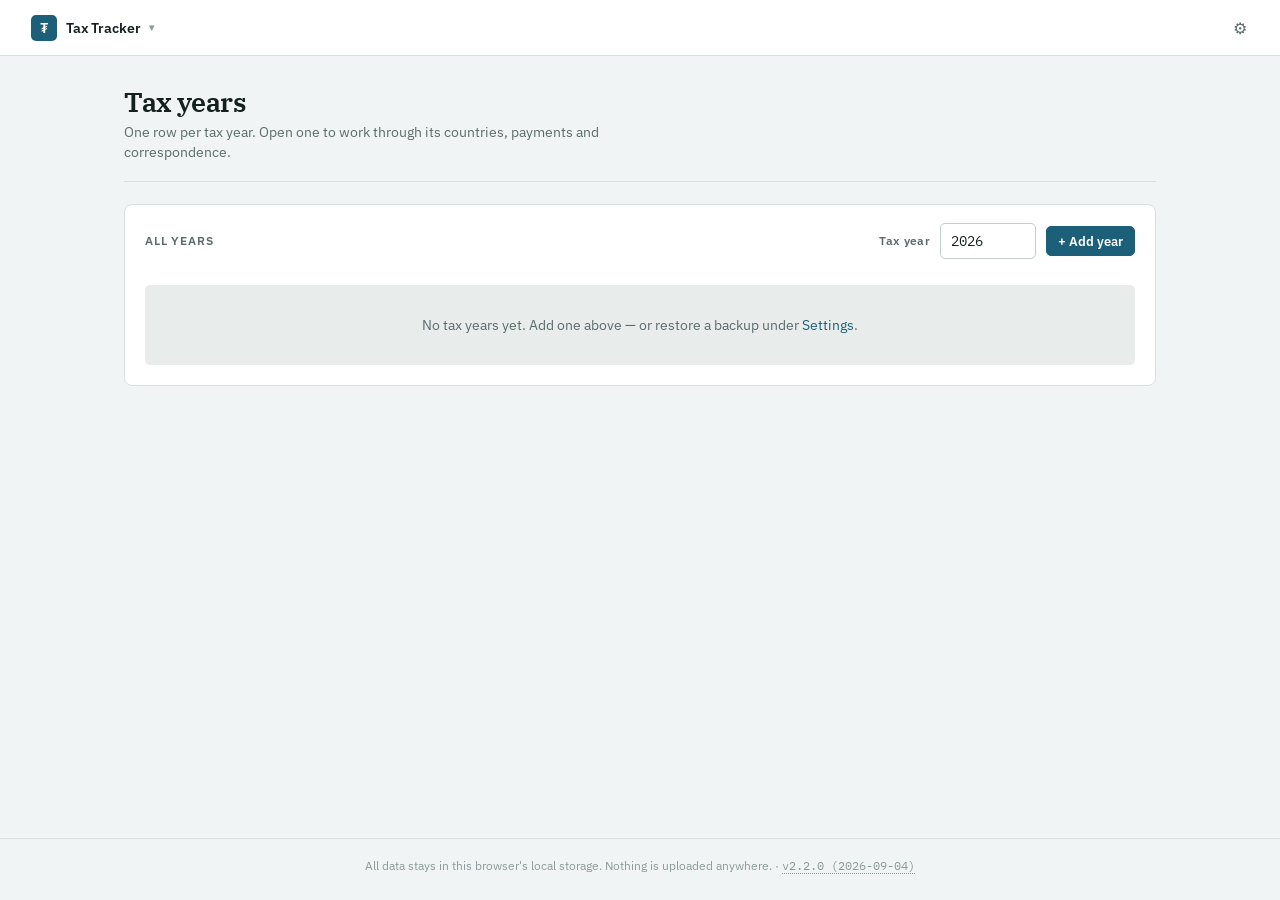
==== commit 4a79406c: "v2.2.0: drop the income year, slim the years list, add a per-year flow diagram Income year is remove" ====
--- a/index.html
+++ b/index.html
@@ -28,19 +28,15 @@
   <div class="page-title">
     <div>
       <h1>Tax years</h1>
-      <p>One row per income year. <strong>Balance</strong> is what Denmark refunded minus the tax you paid elsewhere — positive means you're ahead, negative means you're short.</p>
+      <p>One row per tax year. Open one to work through its countries, payments and correspondence.</p>
     </div>
   </div>
 
-  <div class="stat-grid" id="headline-stats"></div>
-
-  <div class="card" style="margin-top:22px;">
+  <div class="card">
     <div class="toolbar">
       <h2>All years</h2>
       <span class="spacer"></span>
-      <label style="margin:0;">Income year</label>
-      <input type="number" id="new-income-year" min="2000" max="2100" style="max-width:96px;">
-      <label style="margin:0;">Tax year</label>
+      <label for="new-tax-year">Tax year</label>
       <input type="number" id="new-tax-year" min="2000" max="2100" style="max-width:96px;">
       <button type="button" id="add-year-btn" class="primary small">+ Add year</button>
     </div>
@@ -48,11 +44,9 @@
       <table id="years-table">
         <thead>
           <tr>
-            <th>Year</th>
+            <th>Tax year</th>
             <th class="num">Gross income</th>
-            <th class="num">Refunded from DK</th>
             <th class="num">Tax paid</th>
-            <th class="num">Balance</th>
             <th class="num">Net income</th>
             <th class="num">Rate</th>
             <th>Progress</th>
--- a/css/style.css
+++ b/css/style.css
@@ -823,3 +823,23 @@
 
 .sheet-panel { padding: 18px 20px 22px; }
 .sheet-panel[hidden] { display: none; }
+
+/* ---------- Flow diagram ---------- */
+
+#flow-diagram { margin-top: 14px; overflow-x: auto; }
+
+#flow-diagram svg { display: block; min-width: 560px; }
+
+.flow-name {
+  font-family: var(--font-sans);
+  font-size: 12.5px;
+  font-weight: 600;
+  fill: var(--ink);
+}
+
+.flow-value {
+  font-family: var(--font-mono);
+  font-size: 12px;
+  font-variant-numeric: tabular-nums;
+  fill: var(--ink-soft);
+}
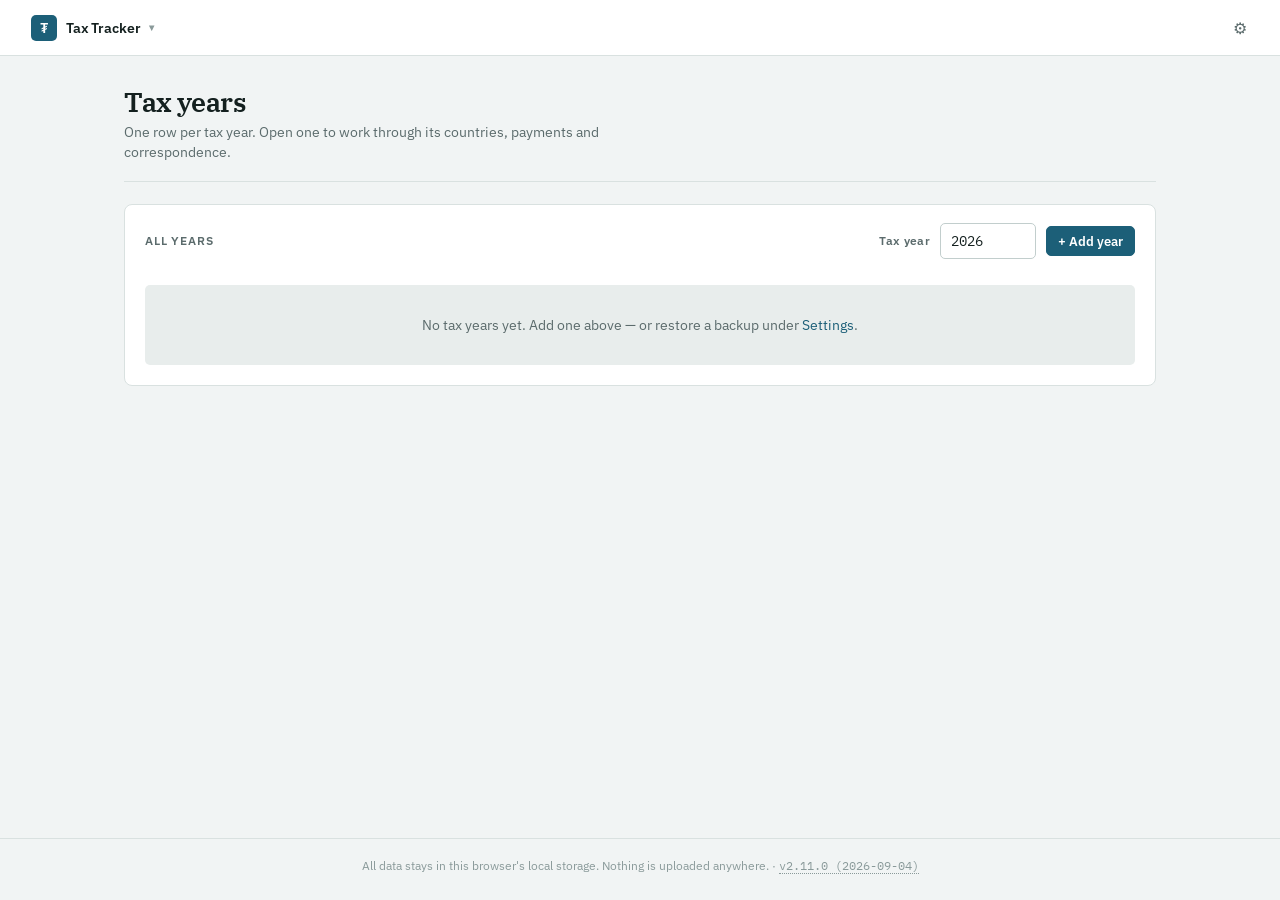
==== commit 926bec2c: "v2.11.0: derive Gross income / Net income / Tax / Tax rate from the Countries table The year's headl" ====
--- a/index.html
+++ b/index.html
@@ -46,7 +46,7 @@
           <tr>
             <th>Tax year</th>
             <th class="num">Gross income</th>
-            <th class="num">Tax paid</th>
+            <th class="num">Tax</th>
             <th class="num">Net income</th>
             <th class="num">Rate</th>
             <th>Progress</th>
--- a/css/style.css
+++ b/css/style.css
@@ -90,6 +90,11 @@
 
 * { box-sizing: border-box; }
 
+/* Any rule that sets display (.disclaimer is flex, .entry-list is flex...)
+   otherwise beats the browser default for [hidden], and the element stays
+   on screen after el.hidden = true. */
+[hidden] { display: none !important; }
+
 html, body { margin: 0; padding: 0; }
 
 body {
@@ -566,6 +571,7 @@
 }
 
 .cell-input.num {
+  min-width: 104px;
   text-align: right;
   font-family: var(--font-mono);
   font-size: 13px;
@@ -702,8 +708,6 @@
   background: var(--surface-sunk);
   border-radius: var(--radius-sm);
 }
-
-.rule { border: none; border-top: 1px solid var(--line); margin: 18px 0 0; }
 
 .select-year { min-width: 108px; }
 
@@ -843,3 +847,80 @@
   font-variant-numeric: tabular-nums;
   fill: var(--ink-soft);
 }
+
+/* ---------- Confirmation sheet and toast ----------
+   Both replace window.confirm()/alert(), which a sandboxed frame ignores
+   outright — see confirmAction() in js/app.js. */
+
+dialog.confirm-sheet {
+  width: min(420px, calc(100vw - 32px));
+  padding: 20px;
+  background: var(--surface);
+  color: var(--ink);
+  border: 1px solid var(--line);
+  border-radius: var(--radius);
+  box-shadow: 0 12px 40px rgba(20, 32, 31, 0.22);
+}
+
+dialog.confirm-sheet::backdrop { background: rgba(12, 20, 20, 0.45); }
+
+.confirm-message {
+  margin: 0 0 18px;
+  font-size: 14px;
+  line-height: 1.5;
+}
+
+.confirm-actions {
+  display: flex;
+  justify-content: flex-end;
+  gap: 8px;
+}
+
+button.danger-solid {
+  background: var(--neg);
+  border-color: var(--neg);
+  color: #fff;
+  font-weight: 600;
+}
+
+button.danger-solid:hover { background: var(--neg); filter: brightness(1.08); }
+
+.toast {
+  position: fixed;
+  left: 50%;
+  bottom: 24px;
+  z-index: 60;
+  transform: translate(-50%, 12px);
+  max-width: min(420px, calc(100vw - 32px));
+  padding: 10px 16px;
+  background: var(--ink);
+  color: var(--paper);
+  border-radius: var(--radius-sm);
+  box-shadow: 0 6px 24px rgba(20, 32, 31, 0.28);
+  font-size: 13.5px;
+  opacity: 0;
+  pointer-events: none;
+  transition: opacity 0.15s ease, transform 0.15s ease;
+}
+
+.toast.visible { opacity: 1; transform: translate(-50%, 0); }
+
+/* A derived status reads, it doesn't take a click — so no checkbox. */
+.check.state { cursor: default; }
+.check.state:hover { border-color: transparent; }
+.check.state.done { background: var(--pos-soft); color: var(--pos); font-weight: 600; }
+.check-mark { font-size: 13px; width: 14px; text-align: center; }
+
+.net-cell {
+  font-family: var(--font-mono);
+  font-size: 13px;
+  font-variant-numeric: tabular-nums;
+  color: var(--ink-soft);
+}
+
+/* "Not liable" sits apart from the three progress flags it overrides. */
+td.na-cell, th.na-cell { border-left: 1px solid var(--line); }
+tbody tr:has(input[data-field="notLiable"]:checked) { color: var(--ink-faint); }
+
+.warn-text { color: var(--warn); }
+
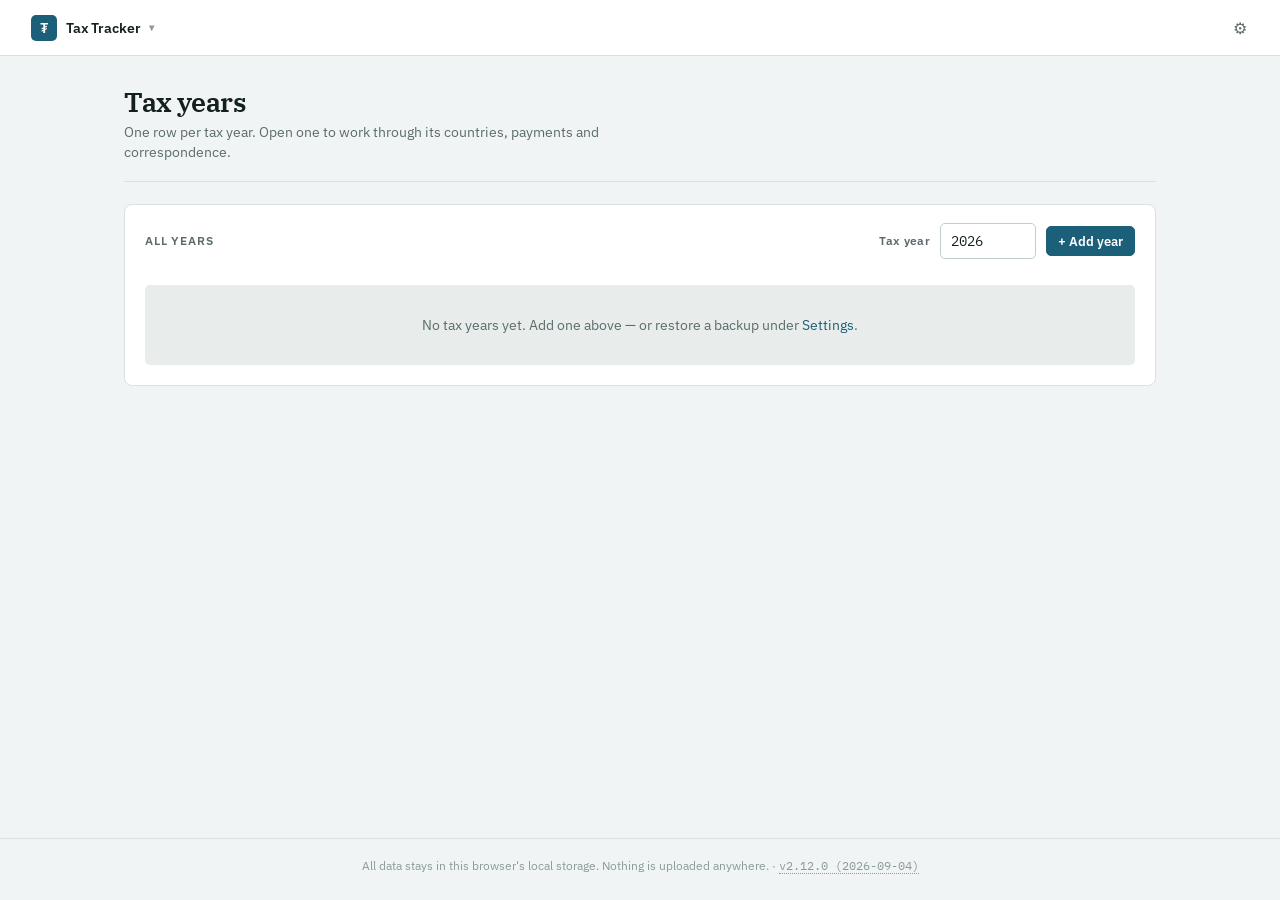
==== commit 31f4a66b: "v2.12.0: combine the money section into one card; five tiles, gross-tax definitions "The money" is o" ====
--- a/index.html
+++ b/index.html
@@ -46,7 +46,7 @@
           <tr>
             <th>Tax year</th>
             <th class="num">Gross income</th>
-            <th class="num">Tax</th>
+            <th class="num">Tax paid</th>
             <th class="num">Net income</th>
             <th class="num">Rate</th>
             <th>Progress</th>
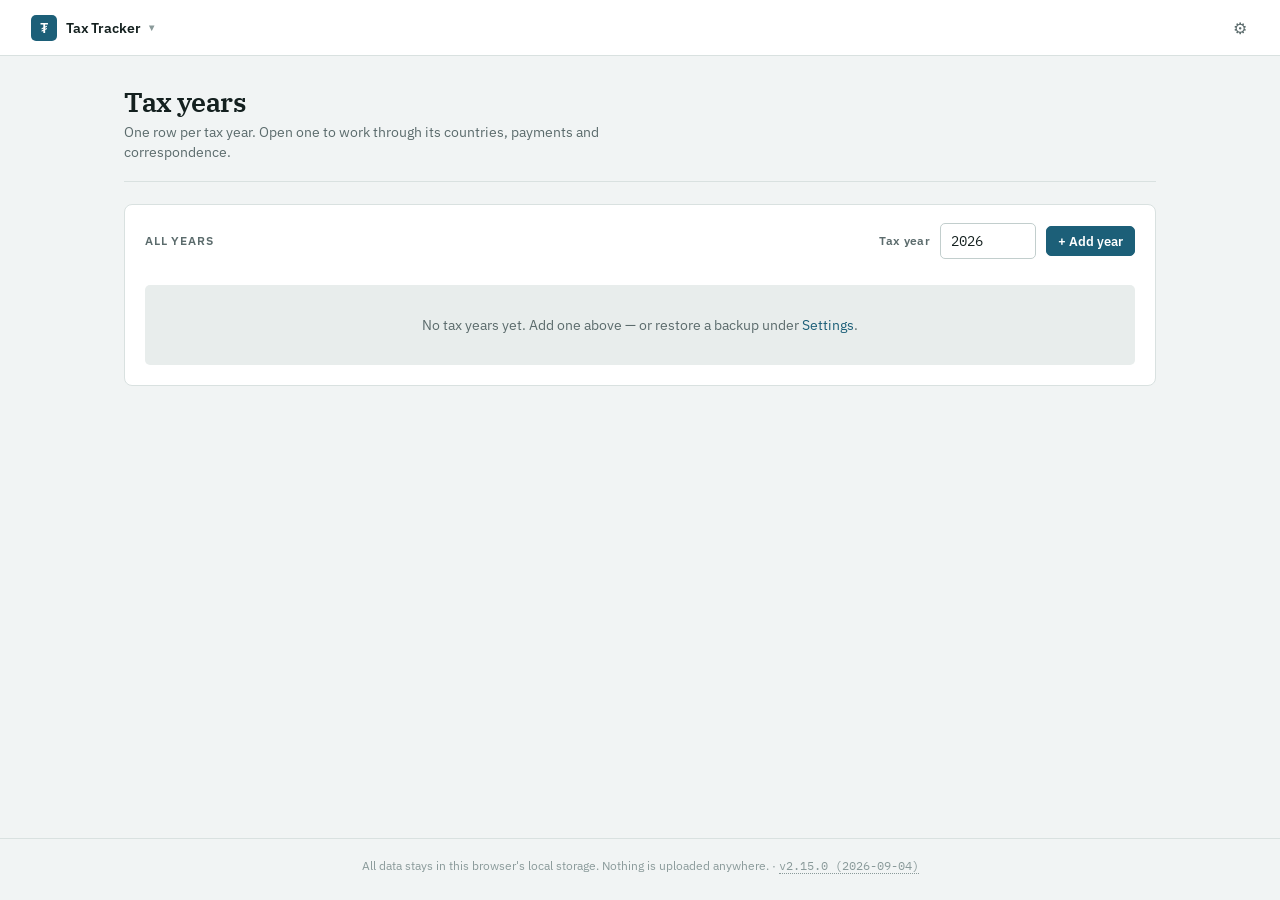
==== commit 753ede19: "v2.15.0: AI-analyze tax assessments per country row; optional site lock Two new features:  - Countri" ====
--- a/index.html
+++ b/index.html
@@ -2,6 +2,7 @@
 <html lang="en">
 <head>
 <meta charset="utf-8">
+<script src="js/site-lock.js"></script>
 <meta name="viewport" content="width=device-width, initial-scale=1">
 <title>Tax years — Multi-Country Tax Tracker</title>
 <link rel="icon" href="data:image/svg+xml,%3Csvg xmlns=%27http://www.w3.org/2000/svg%27 viewBox=%270 0 32 32%27%3E%3Ctext y=%2224%27 font-size=%2224%27%3E%F0%9F%92%B0%3C/text%3E%3C/svg%3E">
--- a/css/style.css
+++ b/css/style.css
@@ -911,13 +911,6 @@
 .check.state.done { background: var(--pos-soft); color: var(--pos); font-weight: 600; }
 .check-mark { font-size: 13px; width: 14px; text-align: center; }
 
-.net-cell {
-  font-family: var(--font-mono);
-  font-size: 13px;
-  font-variant-numeric: tabular-nums;
-  color: var(--ink-soft);
-}
-
 /* "Not liable" sits apart from the three progress flags it overrides. */
 td.na-cell, th.na-cell { border-left: 1px solid var(--line); }
 tbody tr:has(input[data-field="notLiable"]:checked) { color: var(--ink-faint); }
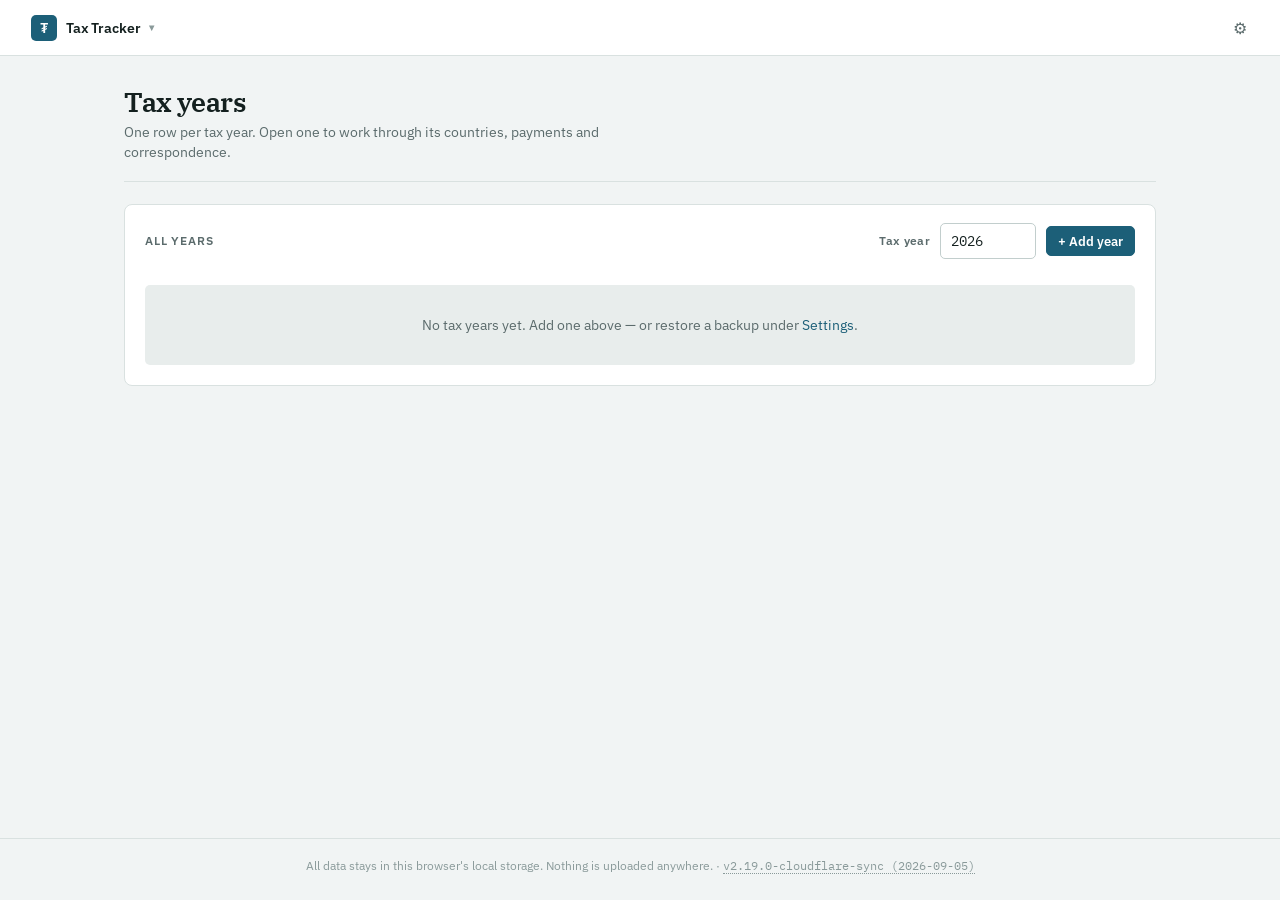
==== commit 3773dc85: "v2.19.0-cloudflare-sync: optional Cloudflare Pages + D1 sync backend Adds an opt-in way to host this" ====
--- a/index.html
+++ b/index.html
@@ -66,6 +66,7 @@
 
 <script src="js/tax-data.js"></script>
 <script src="js/storage.js"></script>
+<script src="js/sync.js"></script>
 <script src="js/app.js"></script>
 <script src="js/years.js"></script>
 </body>
--- a/css/style.css
+++ b/css/style.css
@@ -283,6 +283,33 @@
   margin-bottom: 4px;
 }
 
+/* A section's explanation, on hover rather than sitting on the page as its
+   own paragraph — the native title attribute carries the text, so this
+   needs no script and works the same inside a sandboxed preview. */
+.info-icon {
+  display: inline-flex;
+  align-items: center;
+  justify-content: center;
+  width: 15px;
+  height: 15px;
+  margin-left: 2px;
+  border-radius: 50%;
+  border: 1px solid var(--line-strong);
+  color: var(--ink-faint);
+  font-size: 10px;
+  font-weight: 600;
+  font-style: normal;
+  text-transform: none;
+  letter-spacing: 0;
+  cursor: help;
+  flex-shrink: 0;
+}
+
+.info-icon:hover {
+  border-color: var(--accent);
+  color: var(--accent);
+}
+
 /* Every section heading is the same size, whether it sits in a
    .card-header or a .toolbar — they read as one level. */
 .card-header h2,
